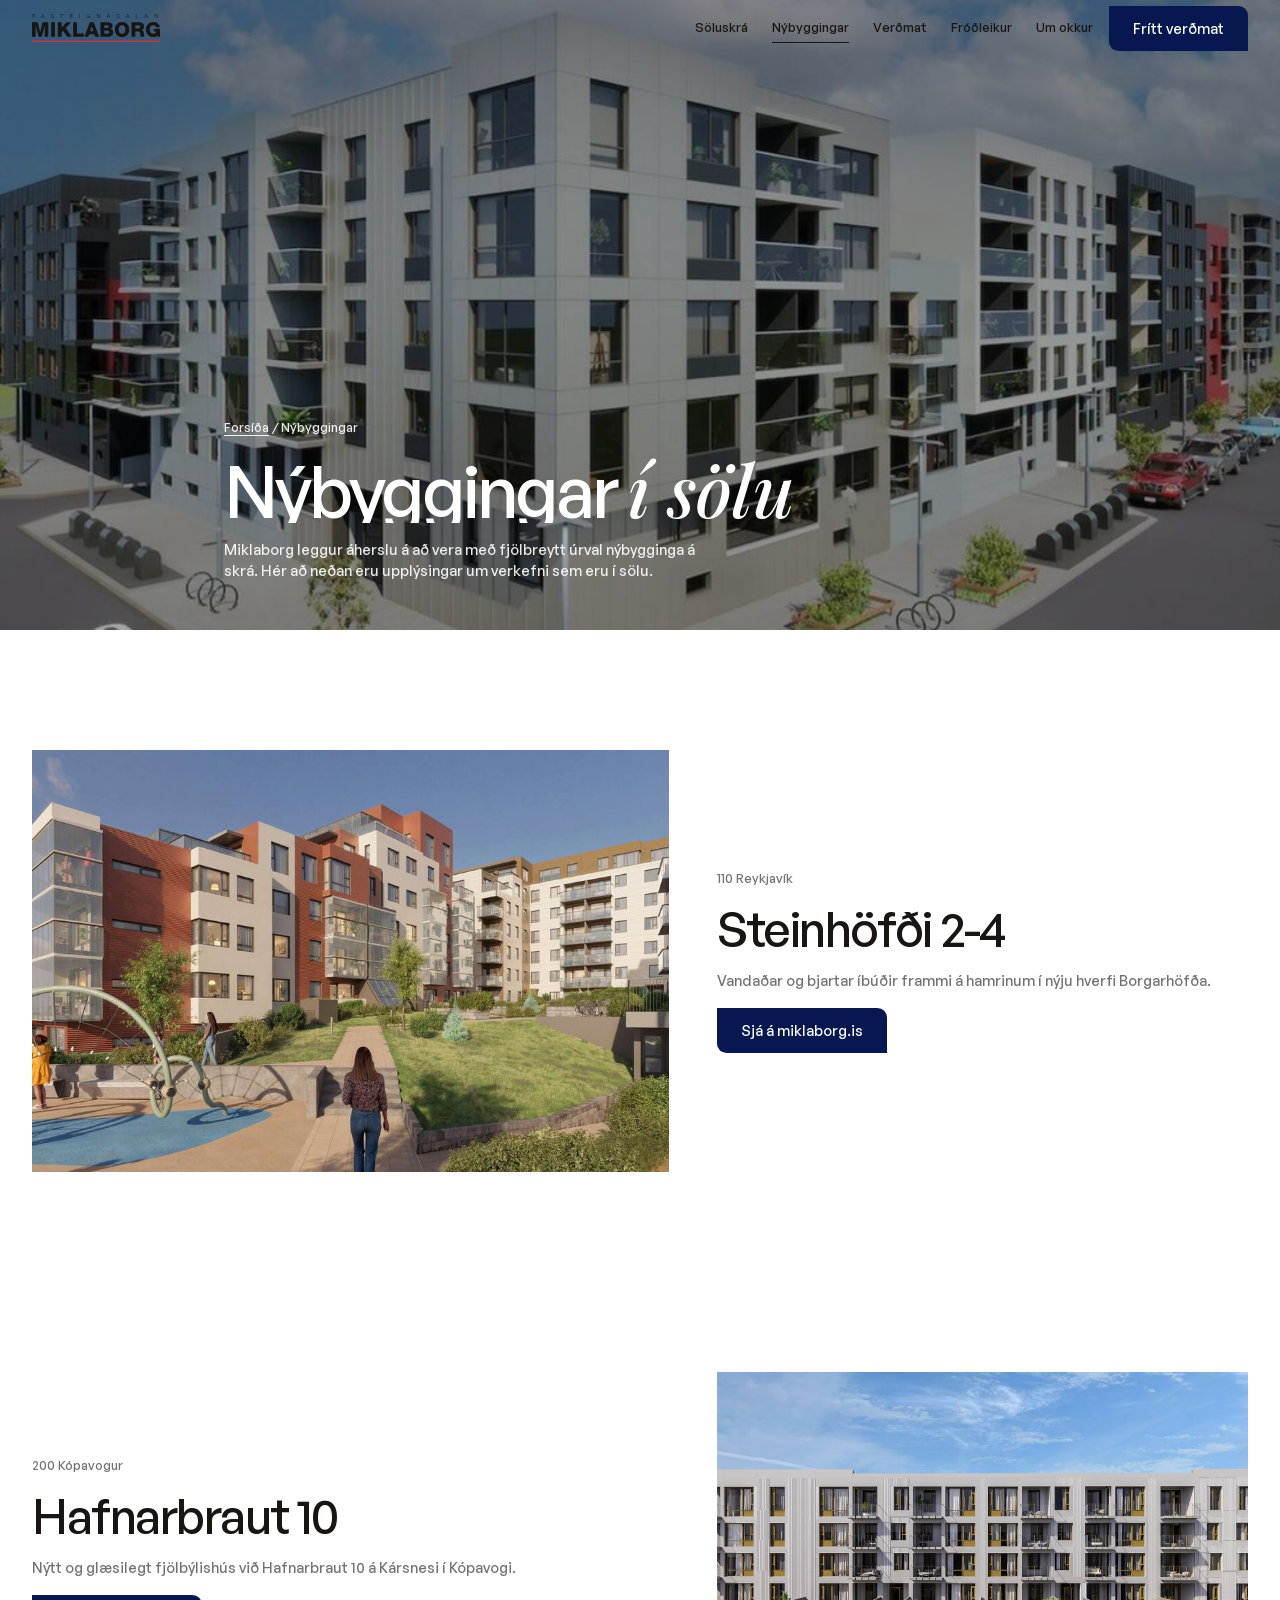
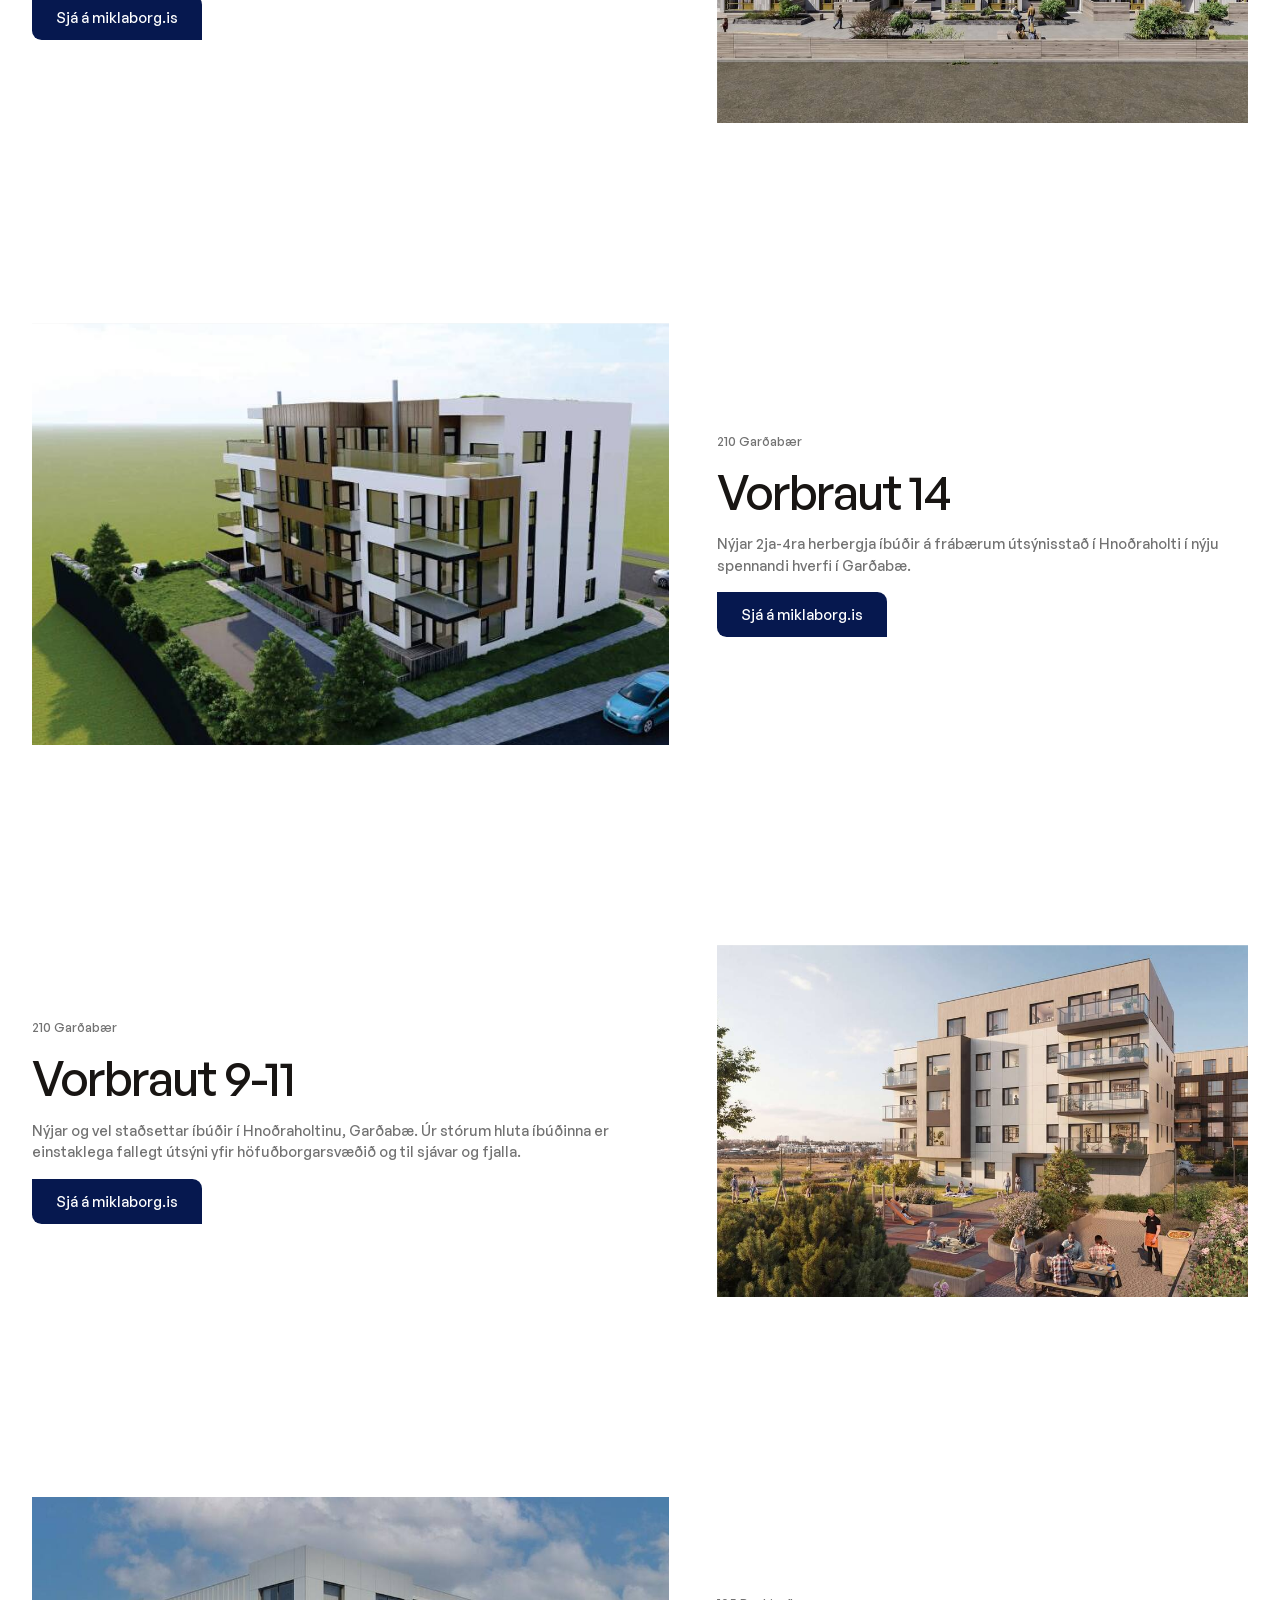
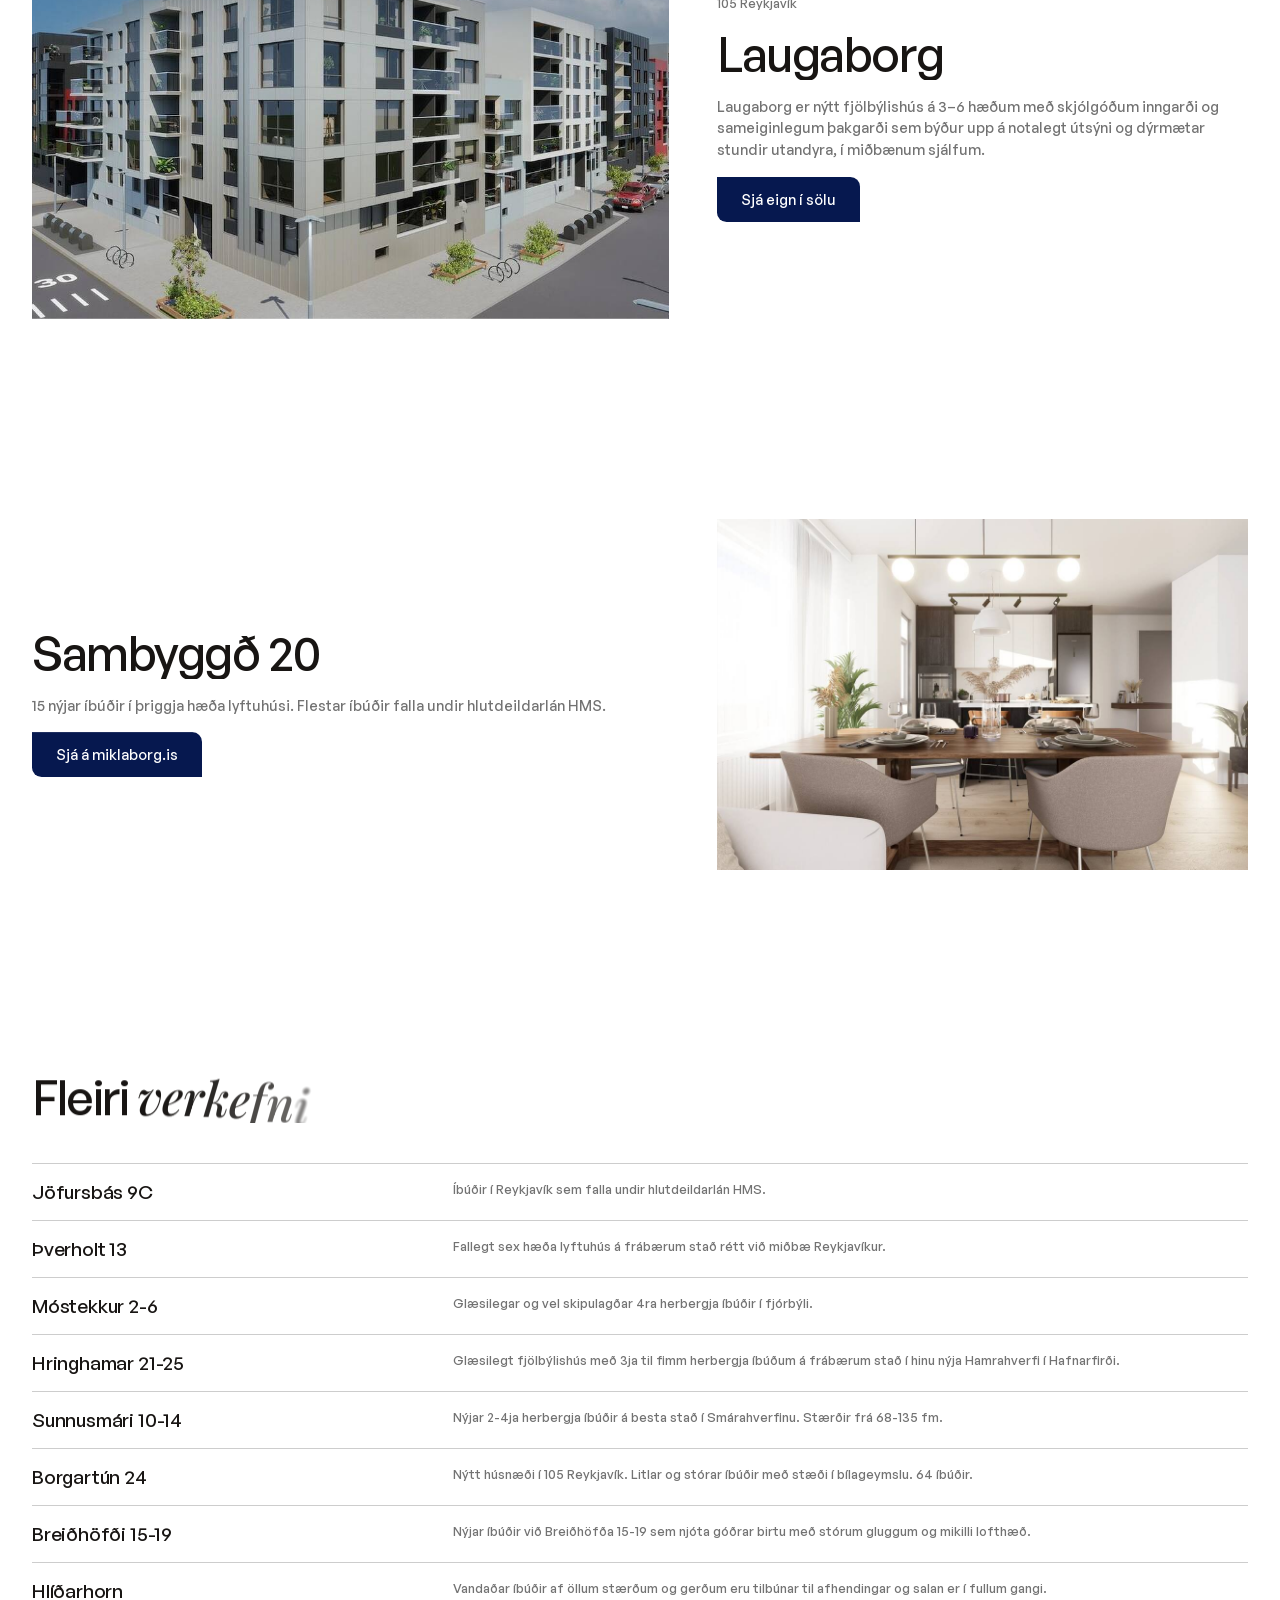
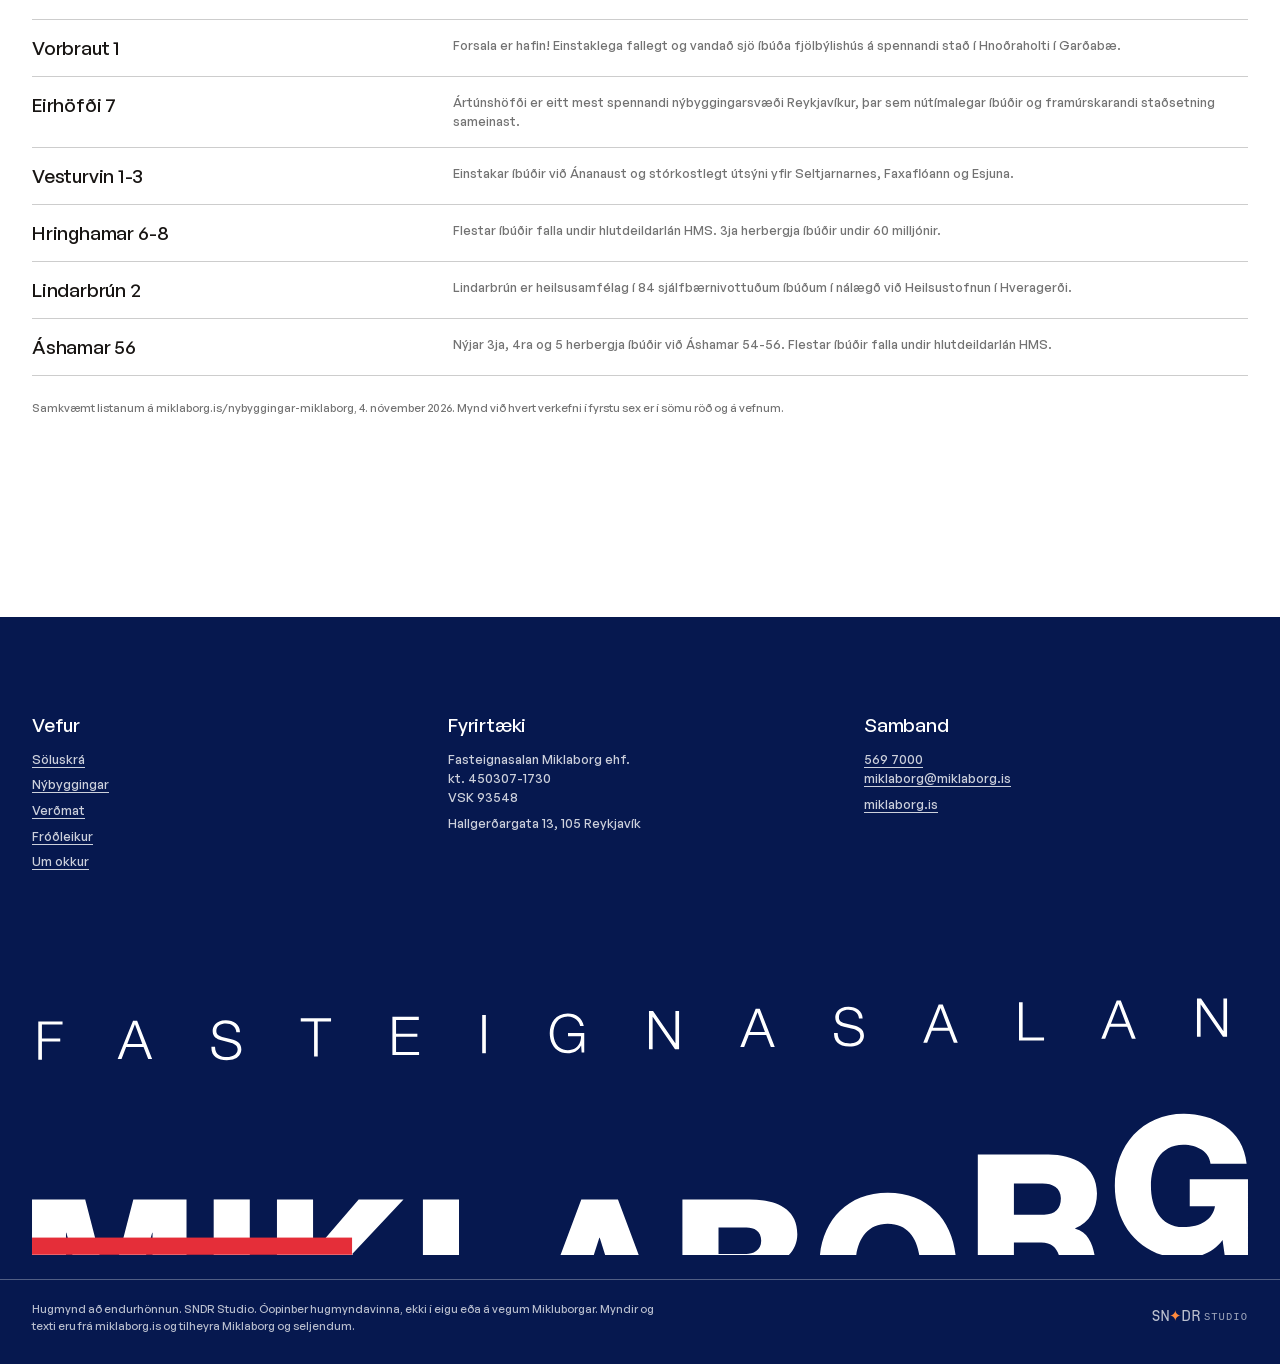
==== nybyggingar/index.html @ 58da7f3d "Deploy 2b7bffd (noindex preview)" ====
<!doctype html>
<html lang="is" class="no-js" data-page="newbuilds">
<head>
<meta charset="utf-8">
<meta name="viewport" content="width=device-width, initial-scale=1">
<title>Nýbyggingar | Miklaborg (frumgerð)</title>
<meta name="description" content="Nýbyggingar sem Miklaborg selur. Frumgerð.">
<meta name="robots" content="noindex, nofollow">
<meta name="theme-color" content="#ffffff">
<link rel="icon" type="image/png" sizes="32x32" href="../assets/icons/favicon-32.png">
<link rel="icon" type="image/png" sizes="48x48" href="../assets/icons/favicon-48.png">
<link rel="apple-touch-icon" sizes="180x180" href="../assets/icons/apple-touch-icon.png">
<link rel="preload" href="../assets/fonts/GeneralSans-Variable.woff2" as="font" type="font/woff2" crossorigin>
<link rel="preload" href="../assets/fonts/PlayfairDisplay-MediumItalic.woff2" as="font" type="font/woff2" crossorigin>
<script>/* focus-guard: a focus ring only for people using a keyboard.

   The bug it ends: a menu, drawer or dialog opens and its FIRST link (or the dialog's close button)
   is outlined, as if it were selected. Cause: opening code calls first.focus(), or <dialog>.showModal()
   focuses the first control by itself. When nothing was focused before, the browser decides the ring is
   wanted. Safari never focuses a button on click and a touch tap never does either, so on iPhone,
   iPad and Safari the very first tap paints the ring. Chrome with a mouse hides it, which is why it
   passes the desktop check and then reappears on Sindri's phone.

   How: remember the last input kind on <html data-input="pointer|key"> and let focus-guard.css drop the
   ring while the last input was a pointer. Keyboard users keep every ring. Load before everything else
   (inline in <head>, ~400 bytes), no dependencies. Doc: _tools/focus-guard/README.md */
(function () {
  var root = document.documentElement;
  function set(v) { if (root.getAttribute('data-input') !== v) root.setAttribute('data-input', v); }
  addEventListener('pointerdown', function () { set('pointer'); }, true);
  addEventListener('keydown', function (e) {
    if (e.key === 'Shift' || e.key === 'Control' || e.key === 'Alt' || e.key === 'Meta') return;
    set('key');
  }, true);
})();
</script>
<script>(function(d){var r=d.documentElement;r.className=r.className.replace('no-js','js');
function vw(){r.style.setProperty('--vw',innerWidth+'px')}vw();addEventListener('resize',vw);
addEventListener('pagereveal',function(e){window.__mkVT=e.viewTransition?e.viewTransition.finished:null});
try{var rm=matchMedia('(prefers-reduced-motion: reduce)').matches;if(r.dataset.page==='home'&&!rm&&!sessionStorage.getItem('mkPre')&&!/[?&]nointro/.test(location.search)){r.classList.add('preloader-active')}}catch(e){}})(document);</script>
<link rel="stylesheet" href="../assets/css/miklaborg.css">

</head>
<body data-theme="light">
<a class="skip" href="#main">Fara beint í efni</a>
<svg width="0" height="0" style="position:absolute" aria-hidden="true" focusable="false"><symbol id="mk-logo" viewBox="0 0 2188.87 489.18"><polygon points="0 140.16 95.73 140.16 138.69 306.46 139.4 306.46 182.37 140.16 278.11 140.16 278.11 389.62 216.96 389.62 216.96 200.26 216.27 200.26 163.87 389.62 114.25 389.62 61.84 200.26 61.13 200.26 61.13 389.62 0 389.62 0 140.16" fill="currentColor" class="lg lg-big"/><rect x="327.03" y="140.16" width="64.97" height="249.46" fill="currentColor" class="lg lg-big"/><polygon points="440.92 140.16 505.91 140.16 505.91 235.89 588.01 140.16 668.72 140.16 576.48 238.34 680.25 389.62 599.54 389.62 532.46 284.81 505.91 312.75 505.91 389.62 440.92 389.62 440.92 140.16" fill="currentColor" class="lg lg-big"/><polygon points="703.67 140.16 768.63 140.16 768.63 333.72 885 333.72 885 389.62 703.67 389.62 703.67 140.16" fill="currentColor" class="lg lg-big"/><path d="M988.76,140.16h66.02l93.28,249.46h-67.77l-15.38-44.72h-87l-15.71,44.72h-66.73l93.3-249.46Zm4.19,156.53h56.59l-27.6-87.35h-.71l-28.28,87.35Z" fill="currentColor" class="lg lg-big"/><path d="M1170.77,140.16h116.69c42.99-.69,90.15,10.49,90.15,62.53,0,22.38-13.27,40.55-32.85,50.32,26.56,7.68,42.99,30.75,42.99,59.05,0,59.39-43.67,77.56-97.13,77.56h-119.84V140.16Zm64.99,98.18h50.32c11.17,0,26.54-5.94,26.54-23.76s-12.92-24.09-26.54-24.09h-50.32v47.86Zm0,99.24h52.05c20.61,0,34.94-7.35,34.94-27.96,0-22.02-15.37-29.35-34.94-29.35h-52.05v57.31Z" fill="currentColor" class="lg lg-big"/><path d="M1540.42,134.92c78.61,0,122.99,57.65,122.99,129.96s-44.38,129.98-122.99,129.98-122.97-57.65-122.97-129.98,44.35-129.96,122.97-129.96m0,204.04c41.93,0,58-37.04,58-74.08s-16.07-74.06-58-74.06-58.01,37.04-58.01,74.06,16.07,74.08,58.01,74.08" fill="currentColor" class="lg lg-big"/><path d="M1702.54,140.16h127.16c44.02,0,87.34,19.92,87.34,70.23,0,26.89-12.92,52.4-39.13,62.54v.7c26.56,6.3,34.24,35.99,36.33,59.74,.71,10.48,1.77,47.17,10.5,56.25h-64.29c-5.59-8.38-6.63-32.85-7.33-39.84-1.74-25.16-5.93-51.01-36.33-51.01h-49.28v90.85h-64.97V140.16Zm64.97,108.31h54.5c19.57,0,30.04-10.48,30.04-29.35s-14.66-26.89-32.82-26.89h-51.72v56.25Z" fill="currentColor" class="lg lg-big"/><path d="M2188.87,389.62h-41.93l-3.84-27.25c-17.13,24.09-46.47,32.5-69.54,32.5-75.47,0-124.38-57.66-124.38-129.99s48.91-129.96,124.38-129.96c51.7,0,106.9,27.61,112.85,90.15h-64.98c-2.09-21.32-23.06-34.25-49.25-34.25-41.94,0-58,37.04-58,74.06s16.06,74.08,58,74.08c32.14,0,53.8-15.03,57.3-37.73h-45.44v-48.21h104.83v136.61Z" fill="currentColor" class="lg lg-big"/><polygon points="11.3 1.43 54.95 1.43 54.95 7.03 17.84 7.03 17.84 31.9 50.81 31.9 50.81 37.48 17.84 37.48 17.84 70.26 11.3 70.26 11.3 1.43" fill="currentColor" class="lg lg-small"/><path d="M181.88,1.43h7.33l26.98,68.84h-7.03l-8.39-21.4h-31.32l-8.28,21.4h-7.03L181.88,1.43Zm-10.41,41.84h27.08l-13.3-35.27-13.79,35.27Z" fill="currentColor" class="lg lg-small"/><path d="M329.54,47.6c-.29,14.17,9.92,18.51,22.46,18.51,7.23,0,18.21-3.95,18.21-13.97,0-7.82-7.81-10.9-14.16-12.45l-15.33-3.75c-8.09-2.02-15.52-5.86-15.52-16.57,0-6.76,4.34-19.37,23.71-19.37,13.58,0,25.53,7.32,25.44,21.39h-6.55c-.39-10.49-9.06-15.81-18.79-15.81-8.97,0-17.25,3.49-17.25,13.7,0,6.46,4.81,9.15,10.4,10.51l16.78,4.14c9.73,2.6,17.82,6.84,17.82,18.11,0,4.72-1.93,19.66-26.31,19.66-16.29,0-28.24-7.32-27.47-24.09h6.55Z" fill="currentColor" class="lg lg-small"/><polygon points="483.75 1.43 538.29 1.43 538.29 7.03 514.31 7.03 514.31 70.26 507.75 70.26 507.75 7.03 483.75 7.03 483.75 1.43" fill="currentColor" class="lg lg-small"/><polygon points="648.74 1.43 696.27 1.43 696.27 7.03 655.31 7.03 655.31 31.9 693.67 31.9 693.67 37.48 655.31 37.48 655.31 64.66 696.75 64.66 696.75 70.26 648.74 70.26 648.74 1.43" fill="currentColor" class="lg lg-small"/><rect x="810.38" y="1.43" width="6.57" height="68.83" fill="currentColor" class="lg lg-small"/><path d="M994.08,70.26h-4.73l-.87-12.54h-.19c-4.62,9.83-13.88,13.98-23.8,13.98-21.68,0-32.48-17.06-32.48-35.86S942.81,0,964.48,0c14.47,0,26.22,7.79,28.73,22.83h-6.56c-.86-7.9-9.05-17.26-22.17-17.26-18.22,0-25.91,15.23-25.91,30.27s7.69,30.27,25.91,30.27c15.24,0,24.1-10.7,23.8-25.25h-23.41v-5.59h29.2v34.99Z" fill="currentColor" class="lg lg-small"/><polygon points="1110.6 1.43 1117.92 1.43 1158.02 59.65 1158.2 59.65 1158.2 1.43 1164.77 1.43 1164.77 70.26 1157.44 70.26 1117.34 12.05 1117.15 12.05 1117.15 70.26 1110.6 70.26 1110.6 1.43" fill="currentColor" class="lg lg-small"/><path d="M1302.68,1.43h7.33l26.98,68.84h-7.03l-8.38-21.4h-31.31l-8.3,21.4h-7.03L1302.68,1.43Zm-10.4,41.84h27.08l-13.31-35.27-13.78,35.27Z" fill="currentColor" class="lg lg-small"/><path d="M1450.34,47.6c-.28,14.17,9.93,18.51,22.45,18.51,7.23,0,18.22-3.95,18.22-13.97,0-7.82-7.8-10.9-14.18-12.45l-15.32-3.75c-8.1-2.02-15.51-5.86-15.51-16.57,0-6.76,4.33-19.37,23.7-19.37,13.6,0,25.55,7.32,25.45,21.39h-6.56c-.37-10.49-9.05-15.81-18.8-15.81-8.95,0-17.25,3.49-17.25,13.7,0,6.46,4.83,9.15,10.42,10.51l16.76,4.14c9.74,2.6,17.84,6.84,17.84,18.11,0,4.72-1.93,19.66-26.3,19.66-16.3,0-28.24-7.32-27.48-24.09h6.55Z" fill="currentColor" class="lg lg-small"/><path d="M1632.11,1.43h7.33l26.99,68.84h-7.03l-8.37-21.4h-31.34l-8.3,21.4h-7.03L1632.11,1.43Zm-10.41,41.84h27.08l-13.31-35.27-13.78,35.27Z" fill="currentColor" class="lg lg-small"/><polygon points="1776.69 1.43 1783.24 1.43 1783.24 64.66 1821.79 64.66 1821.79 70.26 1776.69 70.26 1776.69 1.43" fill="currentColor" class="lg lg-small"/><path d="M1952.58,1.43h7.32l26.99,68.84h-7.04l-8.38-21.4h-31.32l-8.3,21.4h-7.03L1952.58,1.43Zm-10.42,41.84h27.08l-13.31-35.27-13.78,35.27Z" fill="currentColor" class="lg lg-small"/><polygon points="2097.05 1.43 2104.38 1.43 2144.47 59.65 2144.65 59.65 2144.65 1.43 2151.22 1.43 2151.22 70.26 2143.9 70.26 2103.8 12.05 2103.6 12.05 2103.6 70.26 2097.05 70.26 2097.05 1.43" fill="currentColor" class="lg lg-small"/><rect y="458.28" width="2188.87" height="30.9" fill="#e52e39" class="lg-red"/></symbol></svg>

<header class="hd" data-header>
  <a class="hd-logo" href="../" aria-label="Miklaborg, forsíða" translate="no"><svg class="logo " viewBox="0 0 2188.87 489.18" role="img" aria-label="Miklaborg fasteignasala"><use href="#mk-logo"/></svg></a>
  <nav class="hd-nav" aria-label="Aðalvalmynd"><a class="hd-link desc-m" href="../soluskra/"><span class="btn-label">Söluskrá</span></a><a class="hd-link desc-m is-active" href="../nybyggingar/"><span class="btn-label">Nýbyggingar</span></a><a class="hd-link desc-m" href="../verdmat/"><span class="btn-label">Verðmat</span></a><a class="hd-link desc-m" href="https://miklaborg.is/frodleikur" target="_blank" rel="noopener noreferrer"><span class="btn-label">Fróðleikur</span></a><a class="hd-link desc-m" href="../um-okkur/"><span class="btn-label">Um okkur</span></a></nav>
  <a class="btn size-m hd-cta" href="../verdmat/"><span class="btn-label">Frítt verðmat</span></a>
  <button class="hd-burger" type="button" aria-expanded="false" aria-controls="menu" aria-label="Opna valmynd"><span></span><span></span></button>
</header>
<div class="menu" id="menu" role="dialog" aria-modal="true" aria-label="Valmynd" hidden>
  <div class="menu-bg"></div>
  <div class="menu-panel" tabindex="-1">
    <ul class="menu-list"><li><a class="menu-link title-l" href="../soluskra/">Söluskrá</a></li><li><a class="menu-link title-l" href="../nybyggingar/">Nýbyggingar</a></li><li><a class="menu-link title-l" href="../verdmat/">Verðmat</a></li><li><a class="menu-link title-l" href="https://miklaborg.is/frodleikur" target="_blank" rel="noopener noreferrer">Fróðleikur</a></li><li><a class="menu-link title-l" href="../um-okkur/">Um okkur</a></li></ul>
    <div class="menu-contact desc-l"><p>Hallgerðargata 13, 105 Reykjavík</p><p><a href="tel:+3545697000">569 7000</a></p><p><a href="mailto:miklaborg@miklaborg.is">miklaborg@miklaborg.is</a></p></div>
  </div>
</div>
<div class="layer" id="top"><main id="main">
<section class="first inner inner-img" data-inner-hero data-header-over>
  <div class="inner-bg" data-inner-bg><img src="../assets/img/nb-laugaborg.jpg" alt="" width="1100" height="651" loading="eager" decoding="async"></div>
  <div class="container inner-in"><p class="desc-m crumb crumb-w"><a href="../">Forsíða</a> / Nýbyggingar</p><h1 class="title-2xl inner-title" data-hero-title>Nýbyggingar <em>í sölu</em></h1><p class="desc-l inner-p" data-hero-p>Miklaborg leggur áherslu á að vera með fjölbreytt úrval nýbygginga á skrá. Hér að neðan eru upplýsingar um verkefni sem eru í sölu.</p></div>
</section>
<section class="nb-list block"><div class="container"><article class="nb" id="steinhofdi" data-nb><div class="nb-img" data-nb-img><img src="../assets/img/nb-steinhofdi.jpg" alt="Steinhöfði 2-4" width="1100" height="619" loading="lazy" decoding="async"></div><div class="nb-text"><p class="desc-m nb-post">110 Reykjavík</p><h2 class="title-l" data-lines>Steinhöfði 2-4</h2><p class="desc-l" data-fade>Vandaðar og bjartar íbúðir frammi á hamrinum í nýju hverfi Borgarhöfða.</p><div data-fade><a class="btn size-m" href="https://miklaborg.is/steinhofdi-2-4" target="_blank" rel="noopener noreferrer"><span class="btn-label">Sjá á miklaborg.is</span></a></div></div></article><article class="nb nb-flip" id="hafnarbraut" data-nb><div class="nb-img" data-nb-img><img src="../assets/img/nb-hafnarbraut.jpg" alt="Hafnarbraut 10" width="1100" height="619" loading="lazy" decoding="async"></div><div class="nb-text"><p class="desc-m nb-post">200 Kópavogur</p><h2 class="title-l" data-lines>Hafnarbraut 10</h2><p class="desc-l" data-fade>Nýtt og glæsilegt fjölbýlishús við Hafnarbraut 10 á Kársnesi í Kópavogi.</p><div data-fade><a class="btn size-m" href="https://miklaborg.is/hafnarbraut-10" target="_blank" rel="noopener noreferrer"><span class="btn-label">Sjá á miklaborg.is</span></a></div></div></article><article class="nb" id="vorbraut14" data-nb><div class="nb-img" data-nb-img><img src="../assets/img/nb-vorbraut14.jpg" alt="Vorbraut 14" width="735" height="525" loading="lazy" decoding="async"></div><div class="nb-text"><p class="desc-m nb-post">210 Garðabær</p><h2 class="title-l" data-lines>Vorbraut 14</h2><p class="desc-l" data-fade>Nýjar 2ja-4ra herbergja íbúðir á frábærum útsýnisstað í Hnoðraholti í nýju spennandi hverfi í Garðabæ.</p><div data-fade><a class="btn size-m" href="https://miklaborg.is/vorbraut-14" target="_blank" rel="noopener noreferrer"><span class="btn-label">Sjá á miklaborg.is</span></a></div></div></article><article class="nb nb-flip" id="vorbraut9" data-nb><div class="nb-img" data-nb-img><img src="../assets/img/nb-vorbraut9.jpg" alt="Vorbraut 9-11" width="1100" height="619" loading="lazy" decoding="async"></div><div class="nb-text"><p class="desc-m nb-post">210 Garðabær</p><h2 class="title-l" data-lines>Vorbraut 9-11</h2><p class="desc-l" data-fade>Nýjar og vel staðsettar íbúðir í Hnoðraholtinu, Garðabæ. Úr stórum hluta íbúðinna er einstaklega fallegt útsýni yfir höfuðborgarsvæðið og til sjávar og fjalla.</p><div data-fade><a class="btn size-m" href="https://miklaborg.is/vorbraut-9-11" target="_blank" rel="noopener noreferrer"><span class="btn-label">Sjá á miklaborg.is</span></a></div></div></article><article class="nb" id="laugaborg" data-nb><div class="nb-img" data-nb-img><img src="../assets/img/nb-laugaborg.jpg" alt="Laugaborg" width="1100" height="651" loading="lazy" decoding="async"></div><div class="nb-text"><p class="desc-m nb-post">105 Reykjavík</p><h2 class="title-l" data-lines>Laugaborg</h2><p class="desc-l" data-fade>Laugaborg er nýtt fjölbýlishús á 3–6 hæðum með skjólgóðum inngarði og sameiginlegum þakgarði sem býður upp á notalegt útsýni og dýrmætar stundir utandyra, í miðbænum sjálfum.</p><div data-fade><a class="btn size-m" href="../eign/laugaborg-509/"><span class="btn-label">Sjá eign í sölu</span></a></div></div></article><article class="nb nb-flip" id="sambyggd" data-nb><div class="nb-img" data-nb-img><img src="../assets/img/nb-sambyggd.jpg" alt="Sambyggð 20" width="1100" height="732" loading="lazy" decoding="async"></div><div class="nb-text"><p class="desc-m nb-post"></p><h2 class="title-l" data-lines>Sambyggð 20</h2><p class="desc-l" data-fade>15 nýjar íbúðir í þriggja hæða lyftuhúsi. Flestar íbúðir falla undir hlutdeildarlán HMS.</p><div data-fade><a class="btn size-m" href="https://miklaborg.is/sambyggd-20" target="_blank" rel="noopener noreferrer"><span class="btn-label">Sjá á miklaborg.is</span></a></div></div></article></div></section>
<section class="nb-index block"><div class="container"><h2 class="title-l" data-lines>Fleiri <em>verkefni</em></h2><ul class="nbi"><li class="nbi-row"><h3 class="title-s">Jöfursbás 9C</h3><p class="desc-m">Íbúðir í Reykjavík sem falla undir hlutdeildarlán HMS.</p></li><li class="nbi-row"><h3 class="title-s">Þverholt 13</h3><p class="desc-m">Fallegt sex hæða lyftuhús á frábærum stað rétt við miðbæ Reykjavíkur.</p></li><li class="nbi-row"><h3 class="title-s">Móstekkur 2-6</h3><p class="desc-m">Glæsilegar og vel skipulagðar 4ra herbergja íbúðir í fjórbýli.</p></li><li class="nbi-row"><h3 class="title-s">Hringhamar 21-25</h3><p class="desc-m">Glæsilegt fjölbýlishús með 3ja til fimm herbergja íbúðum á frábærum stað í hinu nýja Hamrahverfi í Hafnarfirði.</p></li><li class="nbi-row"><h3 class="title-s">Sunnusmári 10-14</h3><p class="desc-m">Nýjar 2-4ja herbergja íbúðir á besta stað í Smárahverfinu. Stærðir frá 68-135 fm.</p></li><li class="nbi-row"><h3 class="title-s">Borgartún 24</h3><p class="desc-m">Nýtt húsnæði í 105 Reykjavík. Litlar og stórar íbúðir með stæði í bílageymslu. 64 íbúðir.</p></li><li class="nbi-row"><h3 class="title-s">Breiðhöfði 15-19</h3><p class="desc-m">Nýjar íbúðir við Breiðhöfða 15-19 sem njóta góðrar birtu með stórum gluggum og mikilli lofthæð.</p></li><li class="nbi-row"><h3 class="title-s">Hlíðarhorn</h3><p class="desc-m">Vandaðar íbúðir af öllum stærðum og gerðum eru tilbúnar til afhendingar og salan er í fullum gangi.</p></li><li class="nbi-row"><h3 class="title-s">Vorbraut 1</h3><p class="desc-m">Forsala er hafin! Einstaklega fallegt og vandað sjö íbúða fjölbýlishús á spennandi stað í Hnoðraholti í Garðabæ.</p></li><li class="nbi-row"><h3 class="title-s">Eirhöfði 7</h3><p class="desc-m">Ártúnshöfði er eitt mest spennandi nýbyggingarsvæði Reykjavíkur, þar sem nútímalegar íbúðir og framúrskarandi staðsetning sameinast.</p></li><li class="nbi-row"><h3 class="title-s">Vesturvin 1-3</h3><p class="desc-m">Einstakar íbúðir við Ánanaust og stórkostlegt útsýni yfir Seltjarnarnes, Faxaflóann og Esjuna.</p></li><li class="nbi-row"><h3 class="title-s">Hringhamar 6-8</h3><p class="desc-m">Flestar íbúðir falla undir hlutdeildarlán HMS. 3ja herbergja íbúðir undir 60 milljónir.</p></li><li class="nbi-row"><h3 class="title-s">Lindarbrún 2</h3><p class="desc-m">Lindarbrún er heilsusamfélag í 84 sjálfbærnivottuðum íbúðum í nálægð við Heilsustofnun í Hveragerði.</p></li><li class="nbi-row"><h3 class="title-s">Áshamar 56</h3><p class="desc-m">Nýjar 3ja, 4ra og 5 herbergja íbúðir við Áshamar 54-56. Flestar íbúðir falla undir hlutdeildarlán HMS.</p></li></ul><p class="desc-s nbi-foot">Samkvæmt listanum á miklaborg.is/nybyggingar-miklaborg, 4. nóvember 2026. Mynd við hvert verkefni í fyrstu sex er í sömu röð og á vefnum.</p></div></section></main><footer class="ft" data-theme-ignore>
  <div class="ft-inner">
    <div class="ft-cols">
      <div class="ft-col" data-acc><button class="ft-head title-s" type="button" aria-expanded="false" aria-controls="ft-vefur"><span>Vefur</span><svg class="ft-arr" viewBox="0 0 16 16" aria-hidden="true" focusable="false"><path d="M3 6l5 5 5-5" fill="none" stroke="currentColor" stroke-width="1.4"/></svg></button><div class="ft-body desc-m" id="ft-vefur"><ul><li><a href="../soluskra/">Söluskrá</a></li><li><a href="../nybyggingar/">Nýbyggingar</a></li><li><a href="../verdmat/">Verðmat</a></li><li><a href="https://miklaborg.is/frodleikur" target="_blank" rel="noopener noreferrer">Fróðleikur</a></li><li><a href="../um-okkur/">Um okkur</a></li></ul></div></div>
      <div class="ft-col" data-acc><button class="ft-head title-s" type="button" aria-expanded="false" aria-controls="ft-fyrirtaeki"><span>Fyrirtæki</span><svg class="ft-arr" viewBox="0 0 16 16" aria-hidden="true" focusable="false"><path d="M3 6l5 5 5-5" fill="none" stroke="currentColor" stroke-width="1.4"/></svg></button><div class="ft-body desc-m" id="ft-fyrirtaeki"><p><span translate="no">Fasteignasalan Miklaborg ehf.</span><br>kt. 450307-1730<br>VSK 93548</p><p>Hallgerðargata 13, 105 Reykjavík</p></div></div>
      <div class="ft-col" data-acc><button class="ft-head title-s" type="button" aria-expanded="false" aria-controls="ft-samband"><span>Samband</span><svg class="ft-arr" viewBox="0 0 16 16" aria-hidden="true" focusable="false"><path d="M3 6l5 5 5-5" fill="none" stroke="currentColor" stroke-width="1.4"/></svg></button><div class="ft-body desc-m" id="ft-samband"><p><a href="tel:+3545697000">569 7000</a><br><a href="mailto:miklaborg@miklaborg.is">miklaborg@miklaborg.is</a></p><p><a href="https://miklaborg.is" target="_blank" rel="noopener noreferrer">miklaborg.is</a></p></div></div>
    </div>
    <div class="ft-mark" aria-hidden="true"><svg class="logo ft-logo" viewBox="0 0 2188.87 489.18" aria-hidden="true" focusable="false"><polygon points="0 140.16 95.73 140.16 138.69 306.46 139.4 306.46 182.37 140.16 278.11 140.16 278.11 389.62 216.96 389.62 216.96 200.26 216.27 200.26 163.87 389.62 114.25 389.62 61.84 200.26 61.13 200.26 61.13 389.62 0 389.62 0 140.16" fill="currentColor" class="lg lg-big"/><rect x="327.03" y="140.16" width="64.97" height="249.46" fill="currentColor" class="lg lg-big"/><polygon points="440.92 140.16 505.91 140.16 505.91 235.89 588.01 140.16 668.72 140.16 576.48 238.34 680.25 389.62 599.54 389.62 532.46 284.81 505.91 312.75 505.91 389.62 440.92 389.62 440.92 140.16" fill="currentColor" class="lg lg-big"/><polygon points="703.67 140.16 768.63 140.16 768.63 333.72 885 333.72 885 389.62 703.67 389.62 703.67 140.16" fill="currentColor" class="lg lg-big"/><path d="M988.76,140.16h66.02l93.28,249.46h-67.77l-15.38-44.72h-87l-15.71,44.72h-66.73l93.3-249.46Zm4.19,156.53h56.59l-27.6-87.35h-.71l-28.28,87.35Z" fill="currentColor" class="lg lg-big"/><path d="M1170.77,140.16h116.69c42.99-.69,90.15,10.49,90.15,62.53,0,22.38-13.27,40.55-32.85,50.32,26.56,7.68,42.99,30.75,42.99,59.05,0,59.39-43.67,77.56-97.13,77.56h-119.84V140.16Zm64.99,98.18h50.32c11.17,0,26.54-5.94,26.54-23.76s-12.92-24.09-26.54-24.09h-50.32v47.86Zm0,99.24h52.05c20.61,0,34.94-7.35,34.94-27.96,0-22.02-15.37-29.35-34.94-29.35h-52.05v57.31Z" fill="currentColor" class="lg lg-big"/><path d="M1540.42,134.92c78.61,0,122.99,57.65,122.99,129.96s-44.38,129.98-122.99,129.98-122.97-57.65-122.97-129.98,44.35-129.96,122.97-129.96m0,204.04c41.93,0,58-37.04,58-74.08s-16.07-74.06-58-74.06-58.01,37.04-58.01,74.06,16.07,74.08,58.01,74.08" fill="currentColor" class="lg lg-big"/><path d="M1702.54,140.16h127.16c44.02,0,87.34,19.92,87.34,70.23,0,26.89-12.92,52.4-39.13,62.54v.7c26.56,6.3,34.24,35.99,36.33,59.74,.71,10.48,1.77,47.17,10.5,56.25h-64.29c-5.59-8.38-6.63-32.85-7.33-39.84-1.74-25.16-5.93-51.01-36.33-51.01h-49.28v90.85h-64.97V140.16Zm64.97,108.31h54.5c19.57,0,30.04-10.48,30.04-29.35s-14.66-26.89-32.82-26.89h-51.72v56.25Z" fill="currentColor" class="lg lg-big"/><path d="M2188.87,389.62h-41.93l-3.84-27.25c-17.13,24.09-46.47,32.5-69.54,32.5-75.47,0-124.38-57.66-124.38-129.99s48.91-129.96,124.38-129.96c51.7,0,106.9,27.61,112.85,90.15h-64.98c-2.09-21.32-23.06-34.25-49.25-34.25-41.94,0-58,37.04-58,74.06s16.06,74.08,58,74.08c32.14,0,53.8-15.03,57.3-37.73h-45.44v-48.21h104.83v136.61Z" fill="currentColor" class="lg lg-big"/><polygon points="11.3 1.43 54.95 1.43 54.95 7.03 17.84 7.03 17.84 31.9 50.81 31.9 50.81 37.48 17.84 37.48 17.84 70.26 11.3 70.26 11.3 1.43" fill="currentColor" class="lg lg-small"/><path d="M181.88,1.43h7.33l26.98,68.84h-7.03l-8.39-21.4h-31.32l-8.28,21.4h-7.03L181.88,1.43Zm-10.41,41.84h27.08l-13.3-35.27-13.79,35.27Z" fill="currentColor" class="lg lg-small"/><path d="M329.54,47.6c-.29,14.17,9.92,18.51,22.46,18.51,7.23,0,18.21-3.95,18.21-13.97,0-7.82-7.81-10.9-14.16-12.45l-15.33-3.75c-8.09-2.02-15.52-5.86-15.52-16.57,0-6.76,4.34-19.37,23.71-19.37,13.58,0,25.53,7.32,25.44,21.39h-6.55c-.39-10.49-9.06-15.81-18.79-15.81-8.97,0-17.25,3.49-17.25,13.7,0,6.46,4.81,9.15,10.4,10.51l16.78,4.14c9.73,2.6,17.82,6.84,17.82,18.11,0,4.72-1.93,19.66-26.31,19.66-16.29,0-28.24-7.32-27.47-24.09h6.55Z" fill="currentColor" class="lg lg-small"/><polygon points="483.75 1.43 538.29 1.43 538.29 7.03 514.31 7.03 514.31 70.26 507.75 70.26 507.75 7.03 483.75 7.03 483.75 1.43" fill="currentColor" class="lg lg-small"/><polygon points="648.74 1.43 696.27 1.43 696.27 7.03 655.31 7.03 655.31 31.9 693.67 31.9 693.67 37.48 655.31 37.48 655.31 64.66 696.75 64.66 696.75 70.26 648.74 70.26 648.74 1.43" fill="currentColor" class="lg lg-small"/><rect x="810.38" y="1.43" width="6.57" height="68.83" fill="currentColor" class="lg lg-small"/><path d="M994.08,70.26h-4.73l-.87-12.54h-.19c-4.62,9.83-13.88,13.98-23.8,13.98-21.68,0-32.48-17.06-32.48-35.86S942.81,0,964.48,0c14.47,0,26.22,7.79,28.73,22.83h-6.56c-.86-7.9-9.05-17.26-22.17-17.26-18.22,0-25.91,15.23-25.91,30.27s7.69,30.27,25.91,30.27c15.24,0,24.1-10.7,23.8-25.25h-23.41v-5.59h29.2v34.99Z" fill="currentColor" class="lg lg-small"/><polygon points="1110.6 1.43 1117.92 1.43 1158.02 59.65 1158.2 59.65 1158.2 1.43 1164.77 1.43 1164.77 70.26 1157.44 70.26 1117.34 12.05 1117.15 12.05 1117.15 70.26 1110.6 70.26 1110.6 1.43" fill="currentColor" class="lg lg-small"/><path d="M1302.68,1.43h7.33l26.98,68.84h-7.03l-8.38-21.4h-31.31l-8.3,21.4h-7.03L1302.68,1.43Zm-10.4,41.84h27.08l-13.31-35.27-13.78,35.27Z" fill="currentColor" class="lg lg-small"/><path d="M1450.34,47.6c-.28,14.17,9.93,18.51,22.45,18.51,7.23,0,18.22-3.95,18.22-13.97,0-7.82-7.8-10.9-14.18-12.45l-15.32-3.75c-8.1-2.02-15.51-5.86-15.51-16.57,0-6.76,4.33-19.37,23.7-19.37,13.6,0,25.55,7.32,25.45,21.39h-6.56c-.37-10.49-9.05-15.81-18.8-15.81-8.95,0-17.25,3.49-17.25,13.7,0,6.46,4.83,9.15,10.42,10.51l16.76,4.14c9.74,2.6,17.84,6.84,17.84,18.11,0,4.72-1.93,19.66-26.3,19.66-16.3,0-28.24-7.32-27.48-24.09h6.55Z" fill="currentColor" class="lg lg-small"/><path d="M1632.11,1.43h7.33l26.99,68.84h-7.03l-8.37-21.4h-31.34l-8.3,21.4h-7.03L1632.11,1.43Zm-10.41,41.84h27.08l-13.31-35.27-13.78,35.27Z" fill="currentColor" class="lg lg-small"/><polygon points="1776.69 1.43 1783.24 1.43 1783.24 64.66 1821.79 64.66 1821.79 70.26 1776.69 70.26 1776.69 1.43" fill="currentColor" class="lg lg-small"/><path d="M1952.58,1.43h7.32l26.99,68.84h-7.04l-8.38-21.4h-31.32l-8.3,21.4h-7.03L1952.58,1.43Zm-10.42,41.84h27.08l-13.31-35.27-13.78,35.27Z" fill="currentColor" class="lg lg-small"/><polygon points="2097.05 1.43 2104.38 1.43 2144.47 59.65 2144.65 59.65 2144.65 1.43 2151.22 1.43 2151.22 70.26 2143.9 70.26 2103.8 12.05 2103.6 12.05 2103.6 70.26 2097.05 70.26 2097.05 1.43" fill="currentColor" class="lg lg-small"/><rect y="458.28" width="2188.87" height="30.9" fill="#e52e39" class="lg-red"/></svg></div>
    <div class="ft-bottom desc-s">
      <p class="ft-note">Hugmynd að endurhönnun. SNDR Studio. Óopinber hugmyndavinna, ekki í eigu eða á vegum Mikluborgar. Myndir og texti eru frá miklaborg.is og tilheyra Miklaborg og seljendum.</p>
      <a class="sndr-badge" href="https://sndrstudio.is" target="_blank" rel="noreferrer"
  aria-label="Hannað af SNDR Studio" data-logotype
  style="--sndr-ink:rgba(255,255,255,0.72);--sndr-ember:#FF8A3D">
  <span class="sndr-badge-mark">SN<span class="sndr-badge-star">✦</span>DR</span>
  <span class="sndr-badge-studio">STUDIO</span>
</a>
    </div>
  </div>
</footer></div>


<script src="../assets/vendor/gsap.min.js"></script>
<script src="../assets/vendor/ScrollTrigger.min.js"></script>
<script src="../assets/vendor/SplitText.min.js"></script>
<script src="../assets/vendor/CustomEase.min.js"></script>
<script src="../assets/vendor/lenis.min.js"></script>
<script src="../assets/js/main.js" defer></script>
</body>
</html>
---- assets/css/miklaborg.css ----
/* Tokens: every value is a literal from the Stellar teardown (stellarmanagement-2026-11-02), see _docs/miklaborg-2026-11-04/REFERENCES.md. */
@font-face{font-family:"General Sans Variable";src:url(../fonts/GeneralSans-Variable.woff2) format("woff2");font-weight:200 700;font-style:normal;font-display:swap}
@font-face{font-family:"Playfair Display";src:url(../fonts/PlayfairDisplay-MediumItalic.woff2) format("woff2");font-weight:500;font-style:italic;font-display:swap}

:root{
  --white:#fff;--black:#181513;--grey:#cdcdcd;--grey-light:#f5f5f5;--grey-medium:#9e9e9e;--grey-dark:#727272;
  --grey-skeleton:#ebebeb;--grey-hover:#f0f0f0;--dark-blue:#06184f;--sky-blue:#dee9ff;--sky-blue-60:#ebf2ff;--sky-blue-25:#f7faff;
  --red:#e90000;--green:#0d4f06;--green-light:#def2df;
  --black-opacity-l:rgba(0,0,0,.8);--black-opacity-m:rgba(0,0,0,.6);--black-opacity-s:rgba(0,0,0,.5);--gray-opacity-s:hsla(0,0%,80%,.3);
  --border-line:1px solid var(--grey);--border-line-s:.5px solid var(--grey);--border-line-transparent:1px solid hsla(0,0%,100%,.3);
  --box-shadow-footer-mob:0 -2px 15px -2px #dbdbdb;--card-blur:blur(10px);
  --transition-speed:cubic-bezier(.28,.11,.32,1);
  --transition-fast:.21s;--transition-default:.42s;--transition-slow:1.32s;--transition-themeChange:2.32s;
  --size:1600;
  --container-spacer:4rem;--header-height:max(50px,7rem);--grid-spacer:2rem;--section-spacer-l:25rem;--first-padding-bottom:6rem;
  --block-width-l:max(520px,112rem);--block-width-m:74rem;--search-sidebar-width:26rem;--fixed-inset:1.5rem;
  --border-radius:max(8px,1.2rem);--border-radius-s:max(4px,.6rem);--border-radius-xs:max(4px,.4rem);
  --property-hero-height:49rem;
  --text:var(--black);--text-2:var(--grey-dark);--ink-bg:var(--white);
}
/* root size: the literal formula, --vw is written by the head script as the real viewport width */
html{font-size:clamp(1px,14px,10 * var(--vw,100vw) / var(--size))}
@media (max-width:1024px){:root{--block-width-m:84rem;--search-sidebar-width:30rem}}
@media (max-width:967px){:root{--block-width-m:80%;--property-hero-height:65rem}}
@media (max-width:650px){:root{
  --size:390;--container-spacer:1.8rem;--header-height:max(30px,5rem);--section-spacer-l:12rem;--first-padding-bottom:1.8rem;
  --block-width-l:100%;--block-width-m:100%;--fixed-inset:1rem;--property-hero-height:30rem}}

/* Base: reset, type ladder (verbatim max() floors), layout primitives, theme, view transition, no-JS and reduced-motion branches */
*,*::before,*::after{box-sizing:border-box}
html{-webkit-text-size-adjust:100%;scroll-behavior:auto}
html.lenis,html.lenis body{height:auto}
.lenis.lenis-smooth{scroll-behavior:auto!important}
.lenis.lenis-stopped{overflow:hidden}
body{margin:0;font-family:"General Sans Variable",Arial,sans-serif;font-weight:500;font-size:max(14px,1.8rem);line-height:1.5;color:var(--text);background:var(--white);
  transition:background-color var(--transition-themeChange) var(--transition-speed),color var(--transition-default) var(--transition-speed);-webkit-font-smoothing:antialiased;overflow-x:clip}
body.scroll-locked{overflow:hidden}
body[data-theme=blue]{background:var(--dark-blue);--text:#fff;--text-2:rgba(255,255,255,.72)}
h1,h2,h3,h4,p,ul,ol,dl,dd,figure{margin:0;padding:0;font-weight:500}
ul,ol{list-style:none}
img,svg{display:block;max-width:100%}
a{color:inherit;text-decoration:none}
button,input,select,textarea{font:inherit;color:inherit}
button{background:none;border:0;padding:0;cursor:pointer;text-align:inherit}
em{font-family:"Playfair Display",Georgia,serif;font-style:italic;font-weight:500;letter-spacing:0}
:focus-visible{outline:2px solid var(--dark-blue);outline-offset:3px}
body[data-theme=blue] :focus-visible,.hero :focus-visible,.ft :focus-visible,.cta :focus-visible,.menu :focus-visible{outline-color:#fff}
.skip{position:absolute;left:-999px}

/* type ladder: >=651px, then <=650px (TEARDOWN "Typography and root sizing") */
.title-2xl{font-size:max(46px,9rem);letter-spacing:-.04em;line-height:.9}
.title-xl{font-size:max(34px,7.8rem);letter-spacing:-.03em;line-height:1.1}
.title-l{font-size:max(28px,6rem);letter-spacing:-.03em;line-height:1.05}
.title-m{font-size:max(21px,3.2rem);letter-spacing:-.03em;line-height:1.25}
.title-s{font-size:max(16px,2.4rem);letter-spacing:-.01em;line-height:1.25}
.desc-l{font-size:max(14px,1.8rem);line-height:1.5;color:var(--text-2)}
.desc-m{font-size:max(12px,1.6rem);line-height:1.5}
.desc-s{font-size:max(10px,1.4rem);line-height:1.5}
@media (max-width:650px){
  .title-2xl{font-size:max(28px,4.4rem);letter-spacing:-.03em;line-height:.94}
  .title-xl{font-size:max(28px,4.4rem);letter-spacing:-.03em;line-height:.94}
  .title-l{font-size:max(21px,3.2rem);line-height:1.1}
  .title-m{font-size:max(18px,2.6rem);line-height:1.1}
  .title-s{font-size:max(16px,2rem);letter-spacing:-.02em;line-height:1.34}
  .desc-l{font-size:max(14px,1.6rem)}
  .desc-m{font-size:max(12px,1.4rem)}
  .desc-s{font-size:max(10px,1.2rem)}
}
/* floors keep the longest Icelandic compounds inside the column (audited at 390 and 800) */
.title-2xl,.title-xl,.title-l{overflow-wrap:break-word;hyphens:manual}

/* layout */
.container{padding-inline:var(--container-spacer);width:100%}
.block{margin-top:var(--section-spacer-l)}
.first{position:relative;min-height:100svh;padding:calc(var(--header-height) + 4rem) 0 var(--first-padding-bottom)}
.layer{position:relative;min-height:100svh}
main{display:block}

/* header */
.hd{position:fixed;inset:0 0 auto 0;height:var(--header-height);z-index:60;display:flex;align-items:center;gap:2rem;padding-inline:var(--container-spacer);
  color:var(--black);background:rgba(255,255,255,0);transition:background-color var(--transition-default) var(--transition-speed),color var(--transition-default) var(--transition-speed);view-transition-name:mk-header}
.hd.has-bg{background:var(--white)}
.hd.is-over{color:#fff}
.hd-logo{display:block;width:max(110px,16rem);flex:none;color:inherit}
.hd-logo .logo{width:100%;height:auto}
.hd-nav{display:flex;gap:max(18px,3rem);margin-left:auto}
.hd-link{position:relative;padding:.4rem 0;color:inherit}
.hd-link.is-active::after{content:"";position:absolute;left:0;right:0;bottom:-.2rem;height:1px;background:currentColor}
.hd-cta{flex:none}
.hd-burger{display:none;width:44px;height:44px;margin-left:auto;position:relative;color:inherit}
.hd-burger span{position:absolute;left:11px;right:11px;height:1.5px;background:currentColor;transition:transform var(--transition-default) var(--transition-speed),top var(--transition-default) var(--transition-speed)}
.hd-burger span:first-child{top:18px}.hd-burger span:last-child{top:25px}
.hd-burger[aria-expanded=true]{color:#fff}
.hd.is-menu{color:#fff;background:rgba(255,255,255,0)}
.hd-burger[aria-expanded=true] span:first-child{top:21.5px;transform:rotate(45deg)}
.hd-burger[aria-expanded=true] span:last-child{top:21.5px;transform:rotate(-45deg)}
@media (max-width:650px){
  .hd-nav,.hd .hd-cta{display:none}.hd-burger{display:block;flex:none}.hd-logo{width:max(96px,15rem)}
}

/* mobile menu (RYXjuJOv.js:29359) */
.menu{position:fixed;inset:0;z-index:55;color:#fff;visibility:hidden}
.menu:not([hidden]){visibility:visible}
.menu[hidden]{display:block}
.menu-bg{position:absolute;inset:0;background:var(--dark-blue)}
.menu-panel{position:relative;height:100%;display:flex;flex-direction:column;justify-content:space-between;padding:calc(var(--header-height) + 3rem) var(--container-spacer) 3rem;outline:none}
.menu-list{display:flex;flex-direction:column;gap:1.2rem}
.menu-link{display:block;padding:.6rem 0;border-bottom:var(--border-line-transparent)}
.menu-contact{color:#fff}.menu-contact p{color:rgba(255,255,255,.8)}
.menu-contact a{text-decoration:underline;text-underline-offset:3px}
@media (min-width:651px){.menu{display:none!important}}

/* theme-blue + page-transition (cross-document view transition, same numbers as RYXjuJOv.js:30722) */
@view-transition{navigation:auto}
@keyframes mk-vt-new{from{transform:translateY(100%) scale(.87)}to{transform:none}}
@keyframes mk-vt-old{to{filter:brightness(.25)}}
::view-transition-group(root){animation-duration:.7s}
::view-transition-old(root){animation:mk-vt-old .7s cubic-bezier(.455,.03,.515,.955) both}
::view-transition-new(root){transform-origin:50% 0;animation:mk-vt-new .7s cubic-bezier(.39,.575,.565,1) both}
::view-transition-group(mk-header){animation:none}
::view-transition-old(mk-header){display:none}::view-transition-new(mk-header){animation:none}

/* before enhancement: nothing hidden unless the script runs (failsafe class mk-ready is added by main.js or after 3.5 s) */
.js:not(.mk-ready) [data-lines],.js:not(.mk-ready) [data-hero-title],.js:not(.mk-ready) [data-hero-p],.js:not(.mk-ready) [data-fade]{visibility:hidden}
.no-js .pin-wrap{display:none}.no-js .pin-static{display:grid!important}
.preloader{display:none}

@media (prefers-reduced-motion:reduce){
  @view-transition{navigation:none}
  html{scroll-behavior:auto}
  *,*::before,*::after{transition-duration:.01s!important;animation-duration:.01s!important;animation-delay:0s!important}
  .preloader{display:none!important}
}

/* web interface guidelines pass */
html{color-scheme:light;scroll-padding-top:calc(var(--header-height) + 2rem);-webkit-tap-highlight-color:rgba(6,24,79,.12)}
[id]{scroll-margin-top:calc(var(--header-height) + 2rem)}
a,button,label,select,input,summary{touch-action:manipulation}
.title-2xl,.title-xl,.title-l,.title-m,.inner-title{text-wrap:balance}
.desc-l{text-wrap:pretty}
.rs-price,.rs-facts,.info-row dd,.prop-price,.prop-facts b,.modal-price,.modal-facts,.pin-count{font-variant-numeric:tabular-nums}
.skip{position:fixed;left:-999px;top:.8rem;z-index:300}
.skip:focus{left:var(--container-spacer);background:#fff;color:var(--dark-blue);padding:1rem 1.6rem;border-radius:0 var(--border-radius)}
.menu-panel,.rs-side{overscroll-behavior:contain}

/* Components: leaf button, text roll, forms, modal, footer, accordion, tags, cursor label, preloader */
.btn{display:inline-block;position:relative;background:var(--dark-blue);color:#fff;border-radius:0 var(--border-radius);padding:12px 24px;line-height:1.3;text-align:center;
  transition:border-radius var(--transition-default) var(--transition-speed),background-color var(--transition-default) var(--transition-speed),color var(--transition-default) var(--transition-speed),opacity var(--transition-default) var(--transition-speed)}
.btn:active{opacity:.9}
@media (max-width:1024px){.btn.size-m{padding:8px 16px}}
.btn-white{background:#fff;color:var(--black)}
.btn-label{position:relative;display:inline-block;overflow:hidden;vertical-align:top;padding-block:.08em}
.btn-label .btn-clone{position:absolute;left:0;top:.08em;white-space:nowrap}
body[data-theme=blue] .btn:not(.btn-white){background:#fff;color:var(--dark-blue)}
.hd .hd-cta,body[data-theme=blue] .hd .hd-cta{background:var(--dark-blue);color:#fff}
.hd.is-over .hd-cta{background:#fff;color:var(--dark-blue)}
@media (hover:hover) and (pointer:fine){.btn:hover{border-radius:0 max(20px,2rem)}}
.arr{width:1.6rem;min-width:14px;height:1.6rem;min-height:14px;display:inline-block;vertical-align:-.2em}

/* forms (borders turn navy on hover and focus-within, TEARDOWN "field-input") */
.fld{display:block;margin-bottom:2rem}
.fld>span{display:block;margin-bottom:.6rem;color:var(--grey-dark)}
.in,.f-input,.f-select{width:100%;background:var(--white);color:var(--black);border:var(--border-line);border-radius:var(--border-radius-s);padding:max(10px,1.2rem) max(12px,1.4rem);transition:border-color var(--transition-default) var(--transition-speed);appearance:none;-webkit-appearance:none}
.in:hover,.in:focus-within,.f-input:hover,.f-input:focus,.f-select:hover,.f-select:focus,.in:focus{border-color:var(--dark-blue);outline:none}
textarea.in{resize:vertical;min-height:9rem}
.in[aria-invalid=true]{border-color:var(--red)}
.err{color:var(--red);margin:-.6rem 0 1.4rem}
.ok{margin-top:1.8rem;padding:1.4rem 1.6rem;background:var(--green-light);color:var(--green);border-radius:var(--border-radius-s)}
.f-select{background-image:url("data:image/svg+xml,%3Csvg xmlns='http://www.w3.org/2000/svg' viewBox='0 0 16 16'%3E%3Cpath d='M3 6l5 5 5-5' fill='none' stroke='%23181513' stroke-width='1.4'/%3E%3C/svg%3E");background-repeat:no-repeat;background-position:right 1.2rem center;background-size:max(12px,1.4rem);padding-right:max(30px,3.6rem)}
.f-check{display:flex;align-items:center;gap:1rem;padding:.5rem 0;cursor:pointer}
.f-check input,.f-seg-i input{accent-color:var(--dark-blue);width:max(16px,1.8rem);height:max(16px,1.8rem);margin:0;border:1px solid var(--dark-blue)}
.f-seg{display:flex;border:var(--border-line);border-radius:var(--border-radius-s);overflow:hidden}
.f-seg-i{flex:1;text-align:center;cursor:pointer;position:relative}
.f-seg-i input{position:absolute;opacity:0;inset:0;width:100%;height:100%;cursor:pointer}
.f-seg-i span{display:block;padding:.9rem .4rem;transition:background-color var(--transition-default) var(--transition-speed),color var(--transition-default) var(--transition-speed)}
.f-seg-i input:checked+span{background:var(--dark-blue);color:#fff}
.f-seg-i input:focus-visible+span{outline:2px solid var(--dark-blue);outline-offset:-2px}
.f-label{display:block;color:var(--grey-dark);margin-bottom:.6rem;padding:0}
.f-group{border:0;padding:0;margin:0 0 2rem;min-width:0}
.f-row{display:grid;grid-template-columns:1fr 1fr;gap:1rem;margin-bottom:2rem}
.f-row .f-field{display:block}
.f-field{display:block;margin-bottom:2rem}.f-row .f-field{margin:0}
.f-clear{color:var(--dark-blue);text-decoration:underline;text-underline-offset:3px;padding:.6rem 0}

/* tag */
.tag{display:inline-block;background:var(--grey-hover);border-radius:var(--border-radius-xs);padding:.2rem 1rem;margin:0 .6rem .6rem 0}

/* modal / right panel (RYXjuJOv.js:29885) */
.pin-modal{position:fixed;inset:0;z-index:80;visibility:hidden}
.pin-modal:not([hidden]){visibility:visible}
.pin-modal[hidden]{display:block}
.modal-ov{position:absolute;inset:0;background:var(--black-opacity-s);opacity:0}
.modal-panel{position:absolute;top:0;right:0;bottom:0;width:min(100%,max(340px,52rem));background:#fff;color:var(--black);overflow-y:auto;overscroll-behavior:contain;outline:none;--text:var(--black);--text-2:var(--grey-dark)}
.modal-x{position:absolute;top:1.2rem;right:1.4rem;z-index:2;width:44px;height:44px;font-size:30px;line-height:1;text-align:center;color:var(--black)}
.modal-img{aspect-ratio:1.51/1;overflow:hidden;background:var(--grey-skeleton)}.modal-img img{width:100%;height:100%;object-fit:cover}
.modal-body{padding:max(20px,3.2rem) max(18px,2.4rem) max(28px,4rem)}
.modal-place{color:var(--grey-dark);margin-bottom:.8rem}
.modal-line,.modal-facts,.modal-price{margin-top:1.2rem}.modal-link{margin-top:2.4rem}
.modal-body .title-m{margin-bottom:.4rem}
.enq .btn{margin-top:.4rem}

/* footer (TVdqJEKS.js:43 + mobile accordions :176) */
.ft{position:relative;margin-top:var(--section-spacer-l);background:var(--dark-blue);color:#fff;padding:12rem 0 3rem;overflow:hidden;--text:#fff;--text-2:rgba(255,255,255,.72)}
.ft-cols{display:grid;grid-template-columns:repeat(3,1fr);gap:4rem;padding-inline:var(--container-spacer)}
.ft-head{display:flex;justify-content:space-between;align-items:center;width:100%;margin-bottom:1.6rem;cursor:default}
.ft-arr{display:none;width:1.6rem;min-width:14px;transition:transform var(--transition-default) var(--transition-speed)}
.ft-body{color:rgba(255,255,255,.8)}.ft-body p+p,.ft-body li{margin-top:.8rem}
.ft-body a{text-decoration:underline;text-underline-offset:3px}
.ft-mark{margin:14rem var(--container-spacer) 3rem;overflow:hidden}
.ft-logo{width:100%;height:auto;color:#fff}
.ft-bottom{display:flex;flex-wrap:wrap;gap:2rem;justify-content:space-between;align-items:center;padding-inline:var(--container-spacer);color:rgba(255,255,255,.72);border-top:var(--border-line-transparent);padding-top:2rem}
.ft-note{max-width:80rem}
@media (max-width:650px){
  .ft{padding-top:6rem}.ft-cols{grid-template-columns:1fr;gap:0}
  .ft-col{border-bottom:var(--border-line-transparent)}
  .ft-head{padding:1.6rem 0;margin:0;cursor:pointer}.ft-arr{display:block}
  .ft-head[aria-expanded=true] .ft-arr{transform:rotate(180deg)}
  .ft-body{height:0;overflow:hidden;opacity:0}
  .ft-body.is-open{height:auto;opacity:1}
  .ft-mark{margin-top:8rem}
}
.no-js .ft-body{height:auto!important;opacity:1!important}

/* accordion / FAQ (VOZf0EM4.js:78) */
.fq{border-top:var(--border-line)}.fq:last-child{border-bottom:var(--border-line)}
.fq-btn{display:flex;justify-content:space-between;align-items:center;gap:2rem;width:100%;padding:max(18px,2.4rem) 0}
.fq-i{width:max(16px,2rem);flex:none;transition:transform var(--transition-default) var(--transition-speed)}
.fq-btn[aria-expanded=true] .fq-i{transform:rotate(180deg)}
.fq-body{overflow:hidden;height:0}
.fq-body p{padding-bottom:1.6rem;max-width:80rem}
.no-js .fq-body{height:auto}

/* hover label that follows the pointer (replaces the cursor disc; fine pointers only) */
.cursor-label{position:fixed;left:0;top:0;z-index:70;pointer-events:none;background:#fff;color:var(--black);padding:.8rem 1.6rem;border-radius:0 var(--border-radius);opacity:0;white-space:nowrap}
@media (pointer:coarse){.cursor-label{display:none}}

/* preloader (RYXjuJOv.js:31286): only on a first visit; reduced motion removes it */
.preloader-active .preloader{display:grid;position:fixed;inset:0;z-index:200;place-items:center}
.pre-bg{position:absolute;inset:0;background:var(--dark-blue)}
.pre-logo{position:relative;width:min(70vw,60rem);overflow:hidden;color:#fff}
.pre-svg{width:100%;height:auto}
.preloader-active body{overflow:hidden}
/* the photographic CTA runs straight into the footer (Stellar: no gap) */
body:has(.cta) .ft{margin-top:0}

.in:focus,.f-input:focus,.f-select:focus{box-shadow:0 0 0 1px var(--dark-blue)}
.oh-pause .ic-play{display:none}.oh-pause[aria-pressed=true] .ic-play{display:block}.oh-pause[aria-pressed=true] .ic-pause{display:none}
.oh-pause svg{width:1.6rem;min-width:14px;height:1.6rem;min-height:14px}
/* iOS Safari zooms the page when a field under 16px takes focus: touch devices get 16px fields */
@media (pointer:coarse){.in,.f-input,.f-select,textarea.in{font-size:16px}}

/* Home sections, in Stellar's order */
/* 1 hero */
.hero{color:#fff;display:flex;flex-direction:column;justify-content:flex-end;--text:#fff;--text-2:rgba(255,255,255,.86);overflow:hidden}
.hero-bg{position:absolute;inset:0;overflow:hidden;background:var(--black)}
.hero-img{width:100%;height:100%;object-fit:cover;object-position:50% 40%;will-change:transform}
.hero-ov{position:absolute;inset:0;background:var(--black);opacity:.3}
.hero-inner{position:relative;z-index:1;display:grid;grid-template-columns:minmax(0,1fr) max(220px,34rem);grid-template-areas:"left right" "left cta";gap:1.6rem var(--grid-spacer);align-items:end}
.hero-left{grid-area:left;max-width:86rem}
.hero-title{margin-bottom:max(14px,2.4rem)}
.hero-p{max-width:max(230px,48rem);color:rgba(255,255,255,.9)}
.hero-right{grid-area:right}.hero-cta{grid-area:cta;justify-self:end}
.hero-btn{background:#fff;color:var(--dark-blue)}
.oh{color:#fff}
.oh-head{margin-bottom:.8rem;color:rgba(255,255,255,.86)}
/* all cards share ONE grid cell: the stack is as tall as the tallest card (never clipped); the ::before spacer keeps the 1/1.11 minimum */
.oh-stack{position:relative;display:grid;grid-template-columns:minmax(0,1fr);perspective:1200px;overflow:hidden}
.oh-stack::before{content:"";grid-area:1/1;aspect-ratio:1/1.11;pointer-events:none}
.hd-bottom{position:fixed;right:var(--fixed-inset);bottom:max(var(--fixed-inset),env(safe-area-inset-bottom));z-index:50;opacity:0;visibility:hidden}
@media (max-width:650px){.hd-bottom{display:none}}
.dg{display:inline-block;overflow:hidden;height:1.1em;line-height:1.1}.dg-col{display:flex;flex-direction:column}.dg-col{align-items:flex-start}.dg-col i{font-style:normal;display:block;height:1.1em;width:max-content}
.oh-card{position:relative;grid-area:1/1;min-width:0;display:flex;flex-direction:column;gap:1.2rem;padding:max(12px,2rem);background:var(--black-opacity-m);-webkit-backdrop-filter:var(--card-blur);backdrop-filter:var(--card-blur);color:#fff;overflow:hidden;transform-style:preserve-3d}
.oh-img{aspect-ratio:16/10;overflow:hidden}.oh-img img{width:100%;height:100%;object-fit:cover;transition:transform .62s var(--transition-speed)}
@media (hover:hover) and (pointer:fine){.oh-card:hover .oh-img img{transform:scale(1.05)}}
.oh-text{display:flex;flex-direction:column;gap:.4rem;min-width:0}
.oh-sub{color:rgba(255,255,255,.8)}.oh-line{color:rgba(255,255,255,.86);overflow-wrap:anywhere}
.oh-arrow{margin-top:auto;align-self:flex-end;flex:none;width:3.2rem;min-width:28px;height:3.2rem;min-height:28px;display:grid;place-items:center;border:var(--border-line-transparent)}
.oh-ctrl{display:flex;gap:.8rem;margin-top:1rem}
.oh-btn{width:max(36px,4rem);height:max(36px,4rem);display:grid;place-items:center;border:var(--border-line-transparent);color:#fff;border-radius:0 var(--border-radius-s)}
.oh-btn:first-child .arr{transform:rotate(-90deg)}.oh-btn:last-child .arr{transform:rotate(90deg)}
@media (max-width:650px){
  .hero-inner{grid-template-columns:1fr;grid-template-areas:"left" "right" "cta";gap:3rem}
  .hero-p{display:none}.hero-left{max-width:24.5rem;min-width:min(100%,24.5rem)}.hero-title{max-width:100%}
  .oh-stack::before{aspect-ratio:auto;height:11.2rem}
  .oh-card{flex-direction:row;padding:.8rem .8rem .8rem 1.6rem;align-items:center}
  .oh-img{order:2;flex:none;width:15rem;height:9.6rem;aspect-ratio:auto}.oh-text{order:1;flex:1}.oh-line{display:none}.oh-card{min-height:11.2rem}
  .oh-arrow{display:none}.hero-cta{justify-self:stretch}.hero-btn{display:block}
}

/* 2 statement */
.statement-title{max-width:var(--block-width-l);margin-inline:auto}
.inl{display:inline-block;width:11rem;height:7.5rem;margin:0 .25em .12em 0;vertical-align:middle;border-radius:var(--border-radius-xs);overflow:hidden}
.inl img{width:100%;height:100%;object-fit:cover}
@media (max-width:650px){.inl{width:4.2rem;height:2.9rem}}

/* 3 chooser */
.neighborhoods{margin-top:var(--section-spacer-l)}
.ch-grid{display:grid;gap:5rem}
.ch-sub{max-width:50rem;margin-top:1.6rem}
.ch-body{display:grid;grid-template-columns:minmax(0,1.5fr) minmax(0,1fr);gap:6rem;align-items:start}
.ch-list{border-top:var(--border-line)}
.ch-row{border-bottom:var(--border-line)}
.ch-link{display:grid;grid-template-columns:5rem 1fr auto;column-gap:2rem;row-gap:.4rem;align-items:baseline;padding:max(16px,2.4rem) 0;transition:opacity var(--transition-default) var(--transition-speed)}
.ch-code{color:var(--text-2);grid-row:1}.ch-name{grid-column:2;grid-row:1}.ch-meta{grid-column:2;grid-row:2;color:var(--text-2)}
.ch-arrow{grid-column:3;grid-row:1/3;align-self:center;opacity:0;transform:translateX(-1rem);transition:opacity var(--transition-default) var(--transition-speed),transform var(--transition-default) var(--transition-speed)}
.ch-arrow .arr{width:2.4rem;min-width:20px;height:2.4rem;min-height:20px}
.ch-thumb{display:none}
.ch-imgs{position:sticky;top:calc(var(--header-height) + 3rem);aspect-ratio:4/5;overflow:hidden;background:var(--grey-skeleton)}
.ch-img{position:absolute;inset:0}.ch-img img{width:100%;height:100%;object-fit:cover}
.ch-img:first-child{z-index:1}
@media (hover:hover) and (pointer:fine){
  .ch-list:hover .ch-link{opacity:.45}.ch-list .ch-link:hover{opacity:1}
  .ch-link:hover .ch-arrow{opacity:1;transform:none}
}
.ch-link:focus-visible .ch-arrow{opacity:1;transform:none}
@media (max-width:650px){
  .ch-body{grid-template-columns:1fr;gap:0}.ch-imgs{display:none}
  .ch-link{grid-template-columns:4rem 1fr}.ch-arrow{display:none}
  .ch-thumb{display:block;height:12rem;overflow:hidden;margin-bottom:1.8rem}.ch-thumb img{width:100%;height:100%;object-fit:cover}
}

/* 4 facts (blue theme section) */
.facts{padding-block:var(--section-spacer-l);margin-top:calc(var(--section-spacer-l) * .6);--text-2:inherit}
.facts-title{max-width:var(--block-width-l)}
.facts-list{display:grid;grid-template-columns:repeat(2,1fr);gap:8rem var(--grid-spacer);margin:12rem 0 8rem;max-width:var(--block-width-l)}
.fact{display:flex;flex-direction:column;gap:1.4rem}
.fact-n{display:flex;align-items:baseline;overflow:hidden;line-height:1.1;}
.fact-roll{display:inline-flex}.fact-unit{margin-left:.15em}
.fact-l{color:rgba(255,255,255,.8);max-width:36rem}
.facts-note{margin-bottom:3rem;color:rgba(255,255,255,.8)}
body:not([data-theme=blue]) .facts-note,body:not([data-theme=blue]) .fact-l{color:var(--text-2)}
@media (max-width:650px){.facts-list{grid-template-columns:1fr;gap:5rem;margin:6rem 0}}

/* 5 featured pin (C1P57biK.js) */
.slider{position:relative;margin-top:var(--section-spacer-l)}
.pin-wrap{position:relative;height:100vh;height:100lvh;overflow:hidden;background:var(--black)}
.pin-bgs{position:absolute;inset:0}
.pin-bg{position:absolute;inset:0;overflow:hidden}
.pin-bg-img{width:100%;height:100%;object-fit:cover;object-position:50% 45%}
.pin-card{position:absolute;left:50%;top:50vh;top:50svh;translate:-50% -50%;width:max(300px,42rem);background:#fff;color:var(--black);padding:max(16px,2.4rem);outline:none;--text:var(--black);--text-2:var(--grey-dark);cursor:pointer}
.pin-h{text-align:center;margin-bottom:max(12px,1.6rem)}
.pin-thumbs{position:relative;aspect-ratio:1.51/1;overflow:hidden;margin-bottom:max(12px,1.6rem);background:var(--grey-skeleton)}
.pin-thumb{position:absolute;inset:0;overflow:hidden}.pin-thumb-img{width:100%;height:100%;object-fit:cover}
.pin-info{position:relative;text-align:center}
.pin-titles,.pin-counts{overflow:hidden;position:relative;height:1.25em}
.pin-titles{height:calc(1.25 * max(16px,2.4rem))}
.pin-title{height:calc(1.25 * max(16px,2.4rem));white-space:nowrap;overflow:hidden;text-overflow:ellipsis}
.pin-descs{position:relative;margin-top:.8rem;min-height:calc(1.5 * max(12px,1.6rem) * 2)}
.pin-desc{position:absolute;left:0;right:0;top:0;color:var(--grey-dark)}
.pin-foot{display:flex;justify-content:space-between;align-items:center;margin-top:max(10px,1.4rem)}
.pin-counts{display:block;height:calc(1.5 * max(12px,1.6rem));width:2.6rem;text-align:left}
.pin-count{display:block;height:calc(1.5 * max(12px,1.6rem))}
.pin-foot{justify-content:center;gap:.4rem}.pin-of{color:var(--grey-dark)}
.pin-counts{display:flex;flex-direction:column;overflow:hidden}
.pin-open{display:block;width:100%;margin-top:1.4rem}
.cursor-label{position:fixed}
.pin-static{display:none;gap:3rem;padding:0 var(--container-spacer);margin-top:6rem}
.pin-static-card{display:grid;grid-template-columns:1fr 1fr;gap:3rem;align-items:center}
.pin-static-img{aspect-ratio:1.51/1;overflow:hidden}.pin-static-img img{width:100%;height:100%;object-fit:cover}
.pin-static-text{display:grid;gap:1rem}
@media (max-width:650px){.pin-static-card{grid-template-columns:1fr}.pin-card{width:max(280px,82vw)}}
.reduced .pin-wrap{display:none}.reduced .pin-static{display:grid}

/* 6 company */
.about-grid{display:grid;grid-template-columns:1fr 1fr;gap:8rem;align-items:center;max-width:var(--block-width-l);margin-inline:auto}
.about-text{display:grid;gap:3rem;justify-items:start}
.about-img{aspect-ratio:4/5;overflow:hidden}.about-img img{width:100%;height:112%;object-fit:cover}
@media (max-width:650px){.about-grid{grid-template-columns:1fr;gap:4rem}}

/* 7 rail: native horizontal scroller, drag + snap + buttons */
.rl{margin-top:6rem}
.rl-track{display:flex;gap:1.8rem;overflow-x:auto;scroll-snap-type:x proximity;scroll-padding-inline:var(--container-spacer);padding:0 var(--container-spacer) 1rem;scrollbar-width:none;-webkit-overflow-scrolling:touch;overscroll-behavior-x:contain;cursor:grab;touch-action:pan-x pan-y}
.rl-track::-webkit-scrollbar{display:none}
.rl-track.is-drag{cursor:grabbing;scroll-snap-type:none;user-select:none}
.rl-card{flex:none;width:max(240px,36rem);scroll-snap-align:start;display:flex;flex-direction:column;gap:1.4rem;-webkit-user-drag:none}
.rl-img{aspect-ratio:360/488;overflow:hidden}.rl-img img{width:100%;height:100%;object-fit:cover;transition:transform 1s var(--transition-speed);pointer-events:none}
@media (hover:hover) and (pointer:fine){.rl-card:hover .rl-img img{transform:scale(1.05)}}
.rl-text{color:var(--grey-dark);max-width:32rem}
.rl-ctrl{display:flex;align-items:center;gap:3rem;margin-top:3rem}
.rl-bar{flex:none;width:180px;height:3px;background:var(--grey);overflow:hidden}
.rl-fill{display:block;height:100%;width:100%;background:var(--dark-blue);transform-origin:0 50%;transform:scaleX(.33)}
.rl-btns{display:flex;gap:.8rem;margin-left:auto}
.rl-btn{width:max(40px,4.4rem);height:max(40px,4.4rem);display:grid;place-items:center;border:var(--border-line);border-radius:0 var(--border-radius-s);transition:background-color var(--transition-default) var(--transition-speed),color var(--transition-default) var(--transition-speed)}
.rl-btn:first-child .arr{transform:rotate(180deg)}
@media (hover:hover) and (pointer:fine){.rl-btn:hover{background:var(--dark-blue);color:#fff}}
@media (max-width:650px){.rl-card{width:23rem}}

/* 8 news */
.nw-grid{display:grid;grid-template-columns:1fr 1fr;gap:var(--grid-spacer) 4rem;margin-top:6rem}
.nw-card{display:grid;gap:1.4rem;align-content:start}
.nw-img{aspect-ratio:100/67.5;overflow:hidden}.nw-img img{width:100%;height:100%;object-fit:cover;transition:transform .62s var(--transition-speed)}
@media (hover:hover) and (pointer:fine){.nw-card:hover .nw-img img{transform:scale(1.05)}}
.nw-text{color:var(--grey-dark)}.nw-more{color:var(--dark-blue)}
@media (max-width:650px){.nw-grid{grid-template-columns:1fr}}

/* 9 CTA */
.cta{position:relative;margin-top:var(--section-spacer-l);min-height:100svh;display:flex;align-items:flex-end;color:#fff;overflow:hidden;--text:#fff;--text-2:rgba(255,255,255,.9)}
.cta-bg{position:absolute;inset:0;background:var(--black)}.cta-bg img{width:100%;height:100%;object-fit:cover}
.cta-bg::after{content:"";position:absolute;inset:0;background:var(--black-opacity-s)}
.cta-inner{position:relative;z-index:1;padding-bottom:var(--first-padding-bottom);display:grid;gap:2.4rem;justify-items:start}
@media (max-width:650px){.cta{min-height:85svh}}

/* Inner pages: listings, property, new builds, about, valuation */
.inner{min-height:auto;display:flex;align-items:flex-end;padding-top:calc(var(--header-height) + 12rem);padding-bottom:6rem}
.inner-in{max-width:var(--block-width-l);margin-inline:auto;padding-inline:var(--container-spacer)}
.inner-title{margin:2.4rem 0 2rem;max-width:90rem}
.inner-p{max-width:60rem}
.crumb{color:var(--grey-dark)}.crumb a{text-decoration:underline;text-underline-offset:3px}.crumb-w{color:rgba(255,255,255,.9)}
.inner-img{position:relative;min-height:70svh;color:#fff;overflow:hidden;--text:#fff;--text-2:rgba(255,255,255,.9)}
.inner-bg{position:absolute;inset:0;background:var(--black)}.inner-bg img{width:100%;height:100%;object-fit:cover;filter:brightness(.7)}
.inner-img .inner-in{position:relative;z-index:1}
@media (max-width:650px){.inner{padding-top:calc(var(--header-height) + 6rem)}}
.inner + .block,.inner + section.results{margin-top:calc(var(--section-spacer-l) * .35)}
.inner-img + .block{margin-top:calc(var(--section-spacer-l) * .6)}

/* listings */
.results{margin-top:4rem}
.rs-layout{display:grid;grid-template-columns:var(--search-sidebar-width) minmax(0,1fr);gap:6rem;align-items:start;max-width:calc(var(--block-width-l) + 40rem);margin-inline:auto}
.rs-side{position:sticky;top:calc(var(--header-height) + 2rem);max-height:calc(100svh - var(--header-height) - 4rem);overflow-y:auto;padding-right:1rem;outline:none}
.rs-side-x,.rs-filter-open{display:none}
.rs-bar{display:flex;justify-content:space-between;align-items:end;gap:2rem;margin-bottom:3rem}
.f-sort{margin:0;min-width:max(150px,22rem)}
.rs-grid{display:grid;grid-template-columns:repeat(auto-fill,minmax(max(240px,36rem),1fr));gap:5rem 2.4rem;min-height:60rem;align-content:start}
.rs-item[hidden],.rs-grid[hidden]{display:none}
.rs-card{display:grid;gap:1.4rem}
.rs-img{aspect-ratio:1.51/1;overflow:hidden;background:var(--grey-skeleton)}.rs-img img{width:100%;height:100%;object-fit:cover;transition:transform .62s var(--transition-speed)}
@media (hover:hover) and (pointer:fine){.rs-card:hover .rs-img img{transform:scale(1.05)}}
.rs-sub{color:var(--grey-dark)}.rs-facts{color:var(--grey-dark)}
.rs-title{margin:.2rem 0}
.rs-open{color:var(--dark-blue);margin-top:.6rem}.rs-tags{margin-top:1rem}.rs-ext{color:var(--grey-dark);margin-top:.4rem}
.rs-skel{display:grid;grid-template-columns:repeat(auto-fill,minmax(max(240px,36rem),1fr));gap:5rem 2.4rem}
.rs-skel[hidden]{display:none}
.sk i{display:block;aspect-ratio:1.51/1;background:var(--grey-skeleton)}.sk b{display:block;height:1.6rem;margin-top:1.2rem;background:var(--grey-skeleton);width:70%}.sk b+b{width:40%}
.rs-empty{padding:8rem 0;display:grid;gap:2rem;justify-items:start}.rs-empty[hidden]{display:none}
.rs-foot{margin-top:5rem;color:var(--grey-dark);max-width:70rem}.rs-foot a{text-decoration:underline;text-underline-offset:3px}
@media (max-width:967px){
  .rs-layout{grid-template-columns:1fr;gap:2rem}
  .rs-filter-open{display:inline-block;justify-self:start}
  .rs-side{position:fixed;top:0;right:0;bottom:0;width:min(100%,max(320px,46rem));max-height:none;z-index:80;background:#fff;padding:calc(var(--header-height) + 1rem) max(18px,2.4rem) 4rem;visibility:hidden;--text:var(--black)}
  .rs-side.is-open{visibility:visible}
  .rs-side-x{display:block;position:absolute;top:1.2rem;right:1.4rem;width:44px;height:44px;font-size:30px;text-align:center}
  .modal-ov-filter{position:fixed;inset:0;z-index:79;background:var(--black-opacity-s)}
}

/* property */
.prop-hero{min-height:auto;padding:0;height:var(--property-hero-height);position:relative;overflow:hidden;background:var(--black)}
.prop-hero-img{position:absolute;inset:0}.prop-hero-pic{width:100%;height:112%;object-fit:cover;object-position:50% 50%;filter:brightness(.8)}
.prop-hero + .prop{margin-top:calc(var(--section-spacer-l) * .4)}
.prop-hero-in{position:absolute;inset:0;z-index:1;display:flex;flex-direction:column;justify-content:space-between;padding-top:calc(var(--header-height) + 2rem);padding-bottom:2.4rem;pointer-events:none}
.prop-hero-in>*{pointer-events:auto}.prop-all{align-self:flex-end;background:#fff;color:var(--dark-blue)}
.prop-grid{display:grid;grid-template-columns:minmax(0,1fr) max(300px,38rem);gap:8rem;align-items:start;max-width:var(--block-width-l);margin-inline:auto}
.prop-place{color:var(--grey-dark);margin-bottom:1.2rem}
.prop-title{margin-bottom:3rem}
.prop-facts{display:flex;flex-wrap:wrap;gap:3rem 4rem;padding:2.4rem 0;border-block:var(--border-line);margin-bottom:3rem}
.prop-facts li{display:grid}.prop-facts span{color:var(--grey-dark)}
.prop-open{color:var(--dark-blue);margin-bottom:3rem}
.desc h2,.info h2,.plan h2{margin-bottom:1.4rem}
.prop-lead{margin-bottom:1.6rem;color:var(--black)}
.desc-more{overflow:hidden;height:0}.desc-more p{margin-bottom:1.6rem}
.no-js .desc-more{height:auto}.no-js .more{display:none}
.more{margin-top:.6rem;color:var(--dark-blue);text-decoration:underline;text-underline-offset:3px;padding:.6rem 0}
.info{margin-top:6rem}
.info-row{display:flex;justify-content:space-between;gap:2rem;padding:max(12px,1.6rem) max(8px,1rem);border-top:var(--border-line);transition:background-color var(--transition-default) var(--transition-speed)}
.info-row:last-child{border-bottom:var(--border-line)}
@media (hover:hover) and (pointer:fine){.info-row:hover{background:var(--sky-blue-25)}}
.plan{margin-top:6rem}.plan img{width:100%;max-width:60rem;height:auto;border:var(--border-line)}
.prop-side{position:sticky;top:calc(var(--header-height) + 2rem)}
.prop-card{border:var(--border-line);padding:max(18px,2.8rem);display:grid;gap:1.6rem;background:#fff;color:var(--black);--text:var(--black);--text-2:var(--grey-dark)}
.prop-card .desc-s,.prop-sqm{color:var(--grey-dark)}
.prop-price{font-size:max(21px,3.2rem)}
.prop-agent{padding-top:1.6rem;border-top:var(--border-line)}
.prop-real{text-decoration:underline;text-underline-offset:3px;color:var(--dark-blue)}
.gl-grid{display:grid;grid-template-columns:repeat(3,1fr);gap:2rem;margin-top:5rem}
.gl-item{display:block;aspect-ratio:1.51/1;overflow:hidden;background:var(--grey-skeleton)}.gl-item img{width:100%;height:100%;object-fit:cover;transition:transform .62s var(--transition-speed)}
@media (hover:hover) and (pointer:fine){.gl-item:hover img{transform:scale(1.05)}}
.gl-item:nth-child(5n+1){grid-column:span 2;aspect-ratio:auto}
@media (max-width:967px){.prop-grid{grid-template-columns:1fr;gap:5rem}.prop-side{position:static}.gl-grid{grid-template-columns:repeat(2,1fr)}}
@media (max-width:650px){.gl-grid{grid-template-columns:1fr}.gl-item:nth-child(5n+1){grid-column:auto;aspect-ratio:1.51/1}.prop-facts{gap:2rem 3rem}}

/* lightbox */
.lb{position:fixed;inset:0;z-index:90;display:grid;place-items:center;visibility:hidden;outline:none}
.lb:not([hidden]){visibility:visible}.lb[hidden]{display:grid}
.lb-ov{position:absolute;inset:0;background:rgba(24,21,19,.97);opacity:0}
.lb-fig{position:relative;max-width:min(92vw,140rem);margin:0;display:grid;gap:1.2rem;justify-items:center}
.lb-img{max-height:80svh;max-width:100%;width:auto;height:auto;object-fit:contain}
.lb-cap{color:#fff}
.lb-x{position:absolute;top:1.4rem;right:1.6rem;z-index:2;width:48px;height:48px;font-size:34px;color:#fff;text-align:center}
.lb-nav{position:absolute;top:50%;translate:0 -50%;z-index:2;width:48px;height:48px;display:grid;place-items:center;color:#fff;border:var(--border-line-transparent);border-radius:0 var(--border-radius-s)}
.lb-prev{left:max(12px,2rem)}.lb-next{right:max(12px,2rem)}.lb-prev .arr{transform:rotate(180deg)}
@media (max-width:650px){.lb-prev,.lb-next{top:auto;bottom:1.4rem;translate:none}}

/* new builds */
.nb{display:grid;grid-template-columns:1.2fr 1fr;gap:6rem;align-items:center;margin-bottom:var(--section-spacer-l);scroll-margin-top:calc(var(--header-height) + 2rem)}
.nb-flip .nb-img{order:2}
.nb-img{aspect-ratio:1.51/1;overflow:hidden;background:var(--grey-skeleton)}.nb-img img{width:100%;height:100%;object-fit:cover}
.nb-text{display:grid;gap:2rem;justify-items:start}.nb-post{color:var(--grey-dark)}
.nbi{margin-top:5rem;border-top:var(--border-line)}
.nbi-row{display:grid;grid-template-columns:minmax(0,1fr) minmax(0,2fr);gap:3rem;padding:max(14px,2rem) 0;border-bottom:var(--border-line)}.nbi-row p{color:var(--grey-dark)}
.nbi-foot{margin-top:3rem;color:var(--grey-dark)}
@media (max-width:650px){.nb,.nbi-row{grid-template-columns:1fr}.nb{gap:2.4rem;margin-bottom:8rem}.nb-flip .nb-img{order:0}.nbi-row{gap:.6rem}}

/* about */
.collage-grid{position:relative;display:grid;grid-template-columns:repeat(12,1fr);gap:var(--grid-spacer);max-width:var(--block-width-l);margin-inline:auto;padding-bottom:10rem}
.cg{overflow:hidden;position:relative}.cg img{width:100%;height:140%;margin-top:-20%;object-fit:cover}
.cg-1{grid-column:1/5;aspect-ratio:4/5}.cg-2{grid-column:6/10;aspect-ratio:1.4/1;margin-top:14rem}.cg-3{grid-column:10/13;aspect-ratio:4/5}.cg-4{grid-column:3/7;aspect-ratio:1.2/1;margin-top:8rem}
.collage-text{grid-column:7/13;align-self:end;margin-top:6rem}
@media (max-width:650px){.cg-1,.cg-2,.cg-3,.cg-4,.collage-text{grid-column:1/-1;margin-top:0}.cg-2,.cg-4{aspect-ratio:1.4/1}.collage-grid{gap:2.4rem;padding-bottom:0}}
.ow-list{display:grid;grid-template-columns:1fr 1fr;gap:5rem var(--grid-spacer);margin-top:5rem;max-width:var(--block-width-l)}
.ow p{color:var(--grey-dark);margin-top:.8rem;max-width:44rem}.ow-foot{margin-top:4rem;color:var(--grey-dark)}
@media (max-width:650px){.ow-list{grid-template-columns:1fr}}
.fees{scroll-margin-top:var(--header-height)}
.fees-grid{display:grid;grid-template-columns:1fr 2fr;gap:8rem;max-width:var(--block-width-l);margin-inline:auto}
.fees-head{display:grid;gap:2rem;align-content:start}.fees-head p{color:var(--grey-dark)}
@media (max-width:967px){.fees-grid{grid-template-columns:1fr;gap:4rem}}

/* valuation */
.val-grid{display:grid;grid-template-columns:1fr minmax(0,50rem);gap:8rem;max-width:var(--block-width-l);margin-inline:auto;align-items:start}
.val-text{display:grid;gap:2.4rem}.val-img{aspect-ratio:1.4/1;overflow:hidden;margin-top:3rem}.val-img img{width:100%;height:112%;object-fit:cover}
.val-form{border:var(--border-line);padding:max(18px,3.2rem);position:sticky;top:calc(var(--header-height) + 2rem)}.val-form h3{margin-bottom:2.4rem}
@media (max-width:967px){.val-grid{grid-template-columns:1fr;gap:5rem}.val-form{position:static}}

@font-face{font-family:'ProjektBlackbirdIS';src:url('../fonts/ProjektBlackbirdIS.otf') format('opentype');font-weight:400;font-style:normal;font-display:swap}
.sndr-badge{display:inline-flex;align-items:center;gap:0.5rem;min-height:44px;text-decoration:none}
.sndr-badge-mark{font-family:'ProjektBlackbirdIS',sans-serif;color:var(--sndr-ink);font-size:15px;letter-spacing:0.02em}
.sndr-badge-star{color:var(--sndr-ember)}
.sndr-badge-studio{font-family:'Geist Mono',ui-monospace,'SF Mono',Menlo,monospace;color:var(--sndr-ink);font-size:10.5px;letter-spacing:0.1em;opacity:0.85}
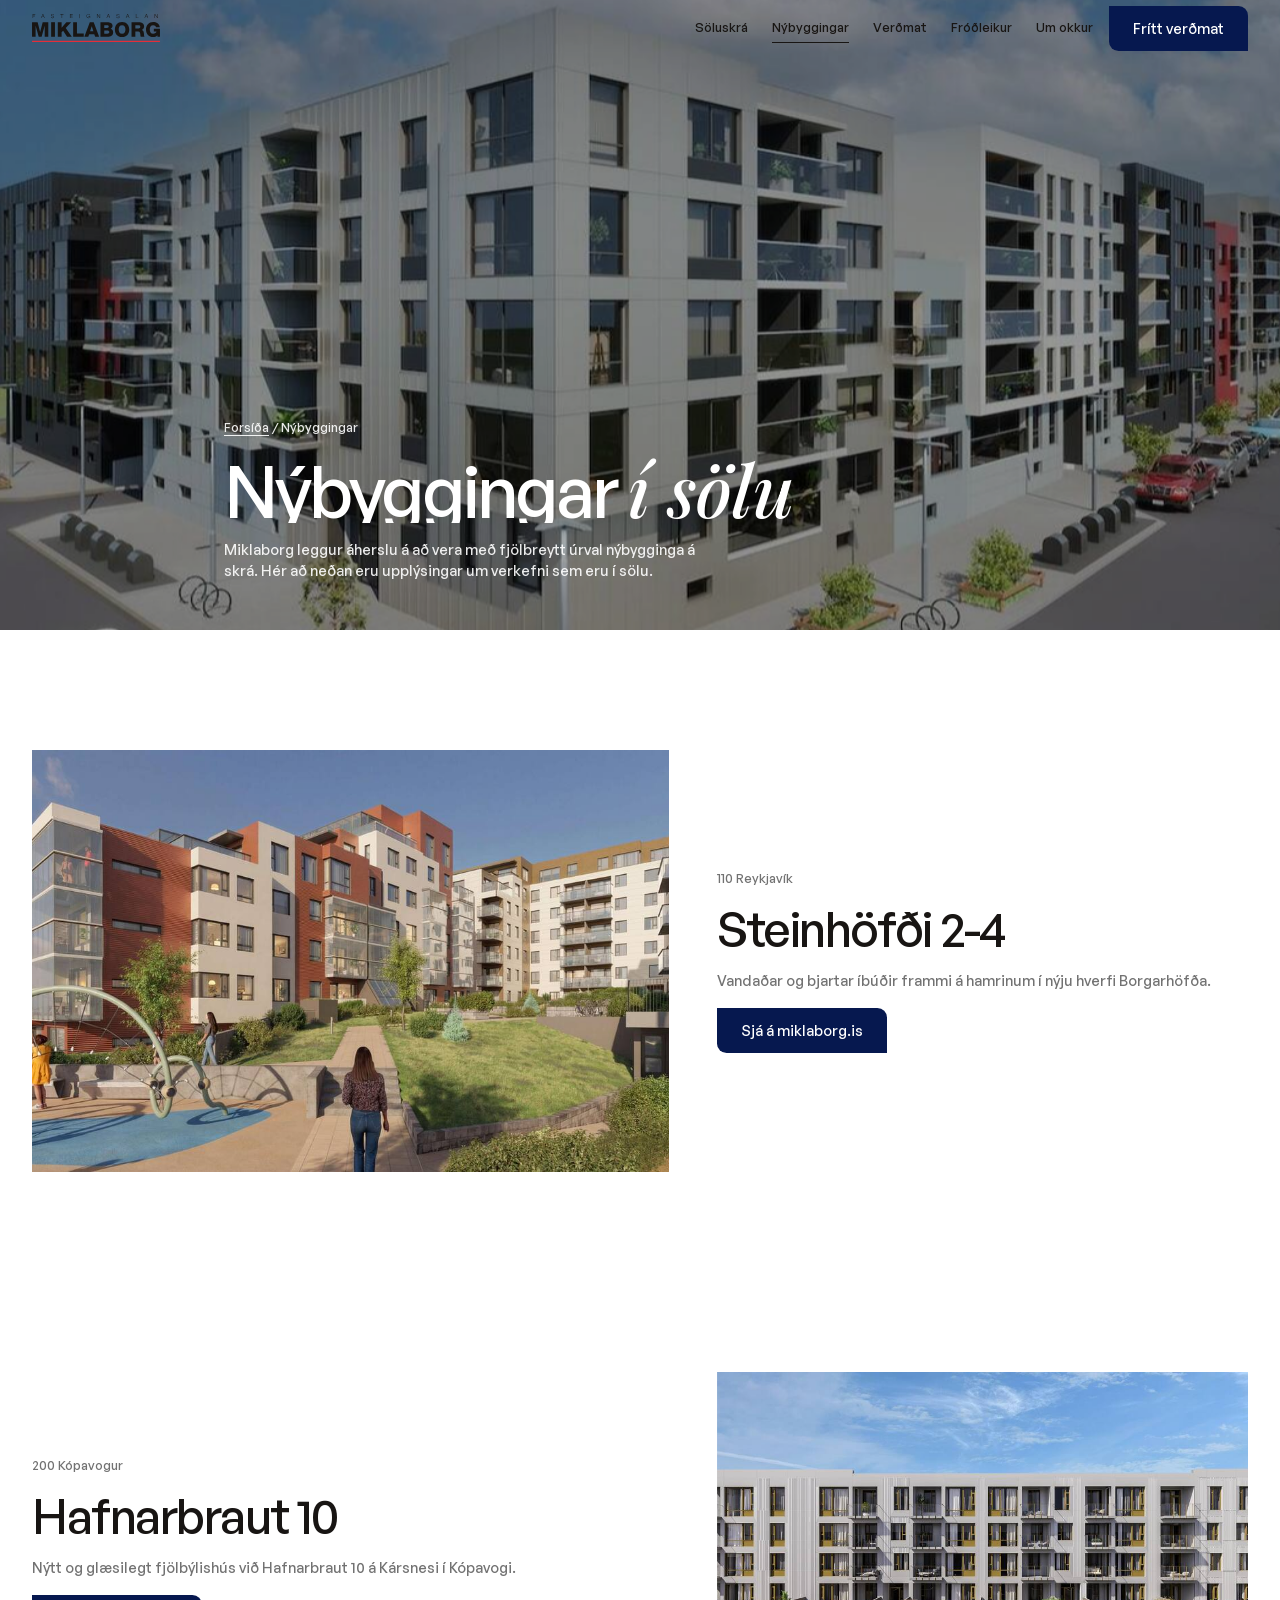
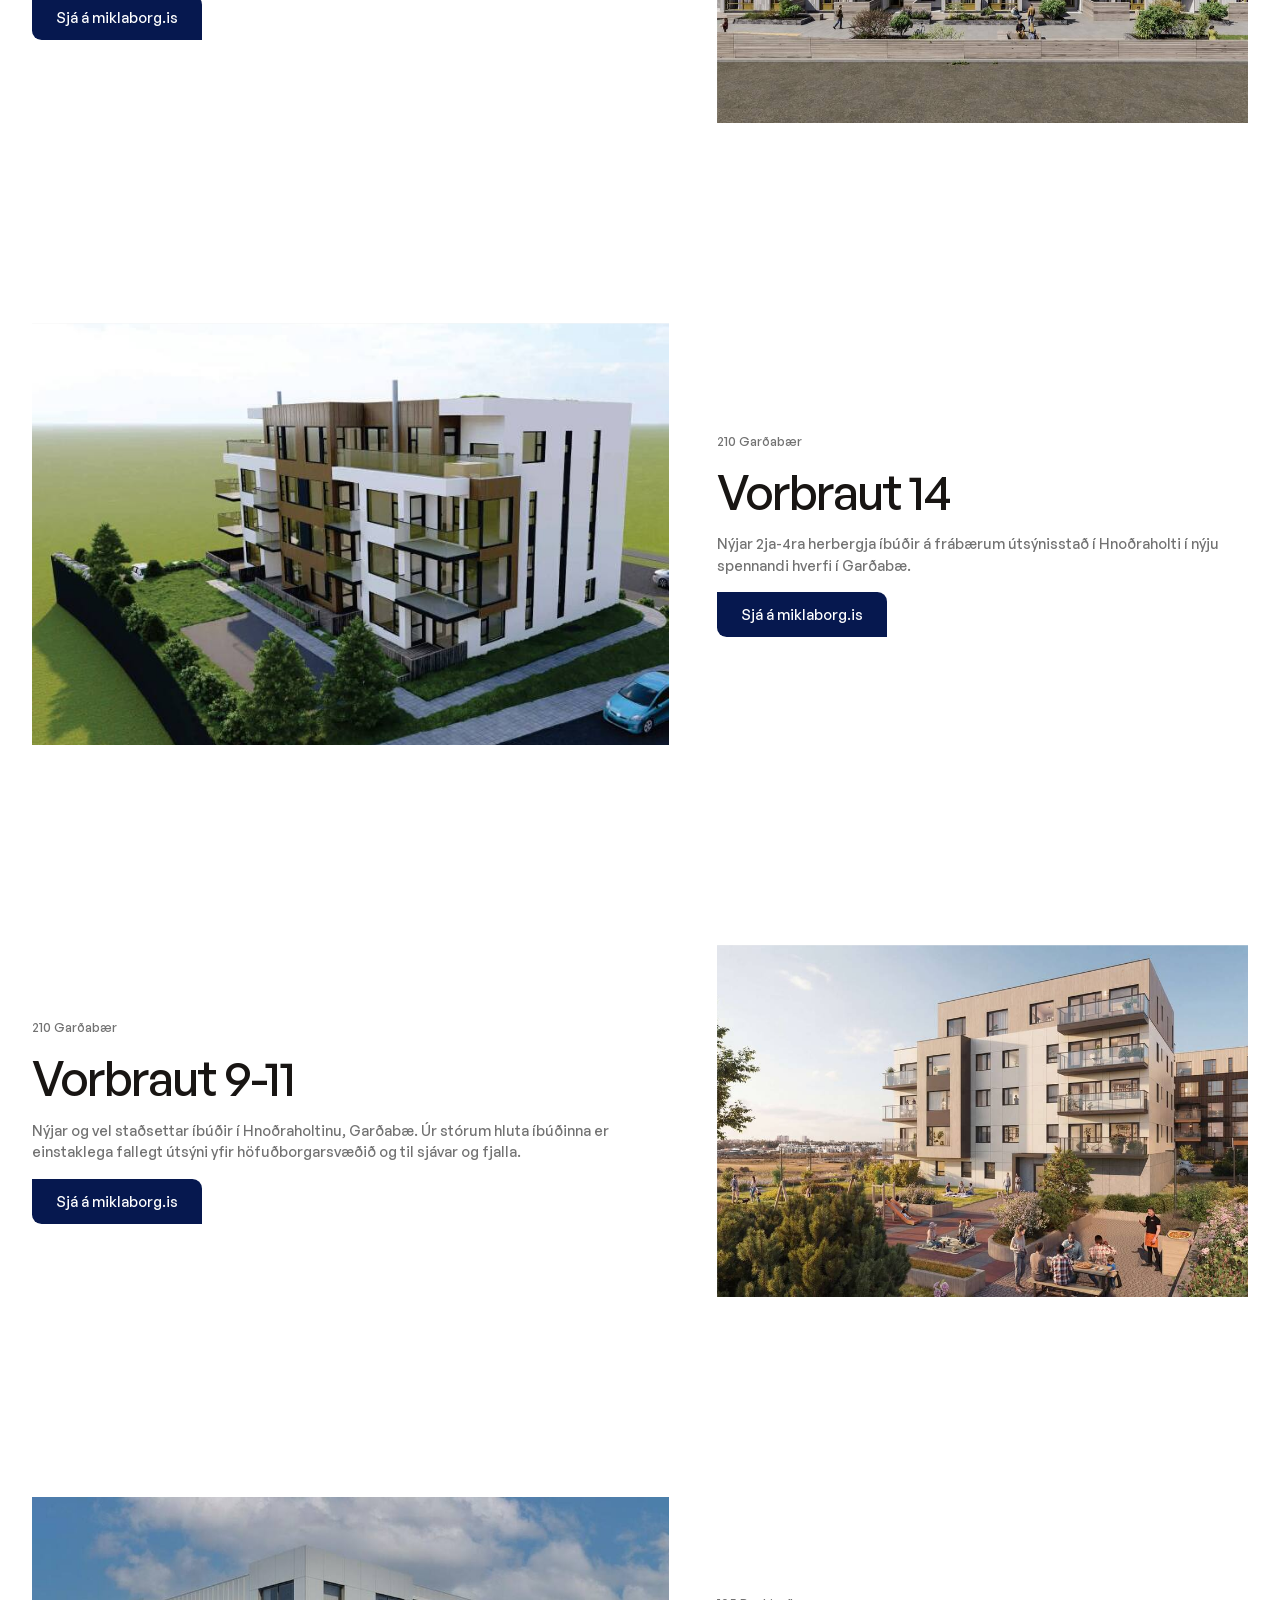
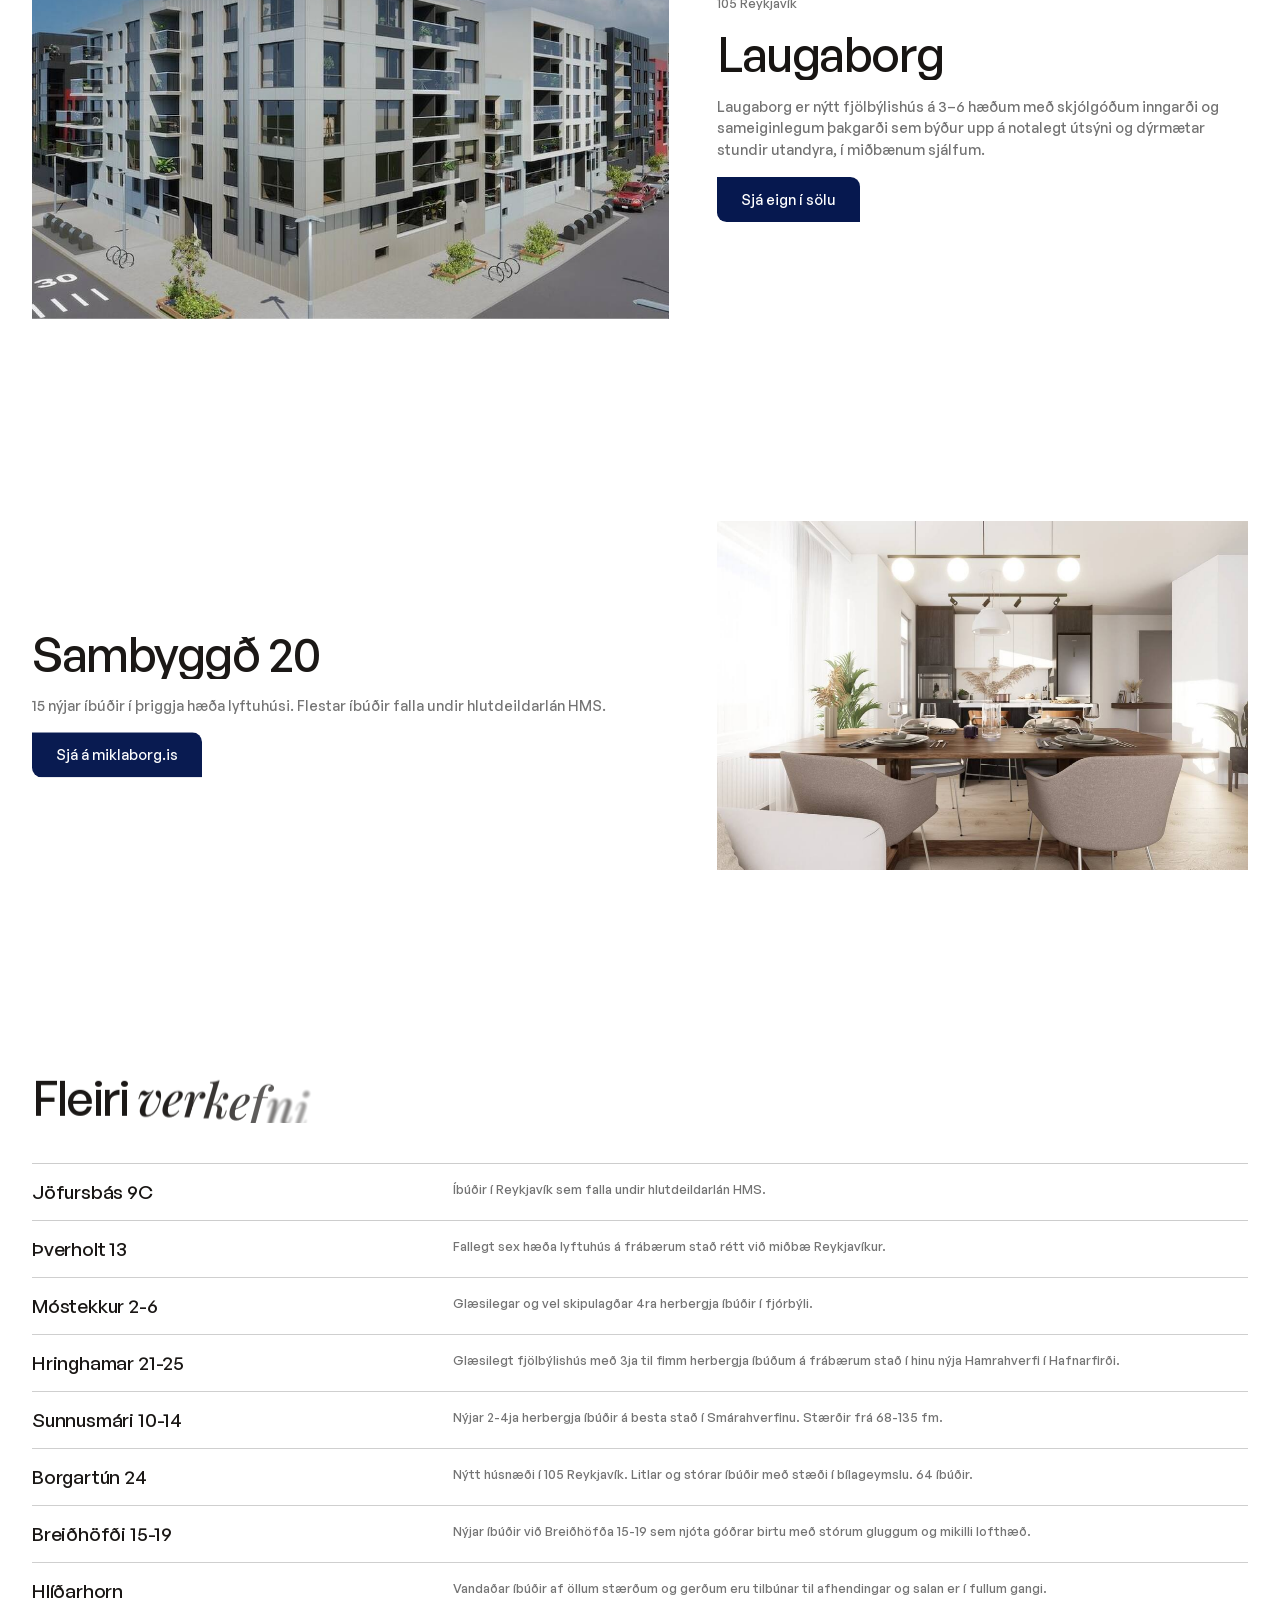
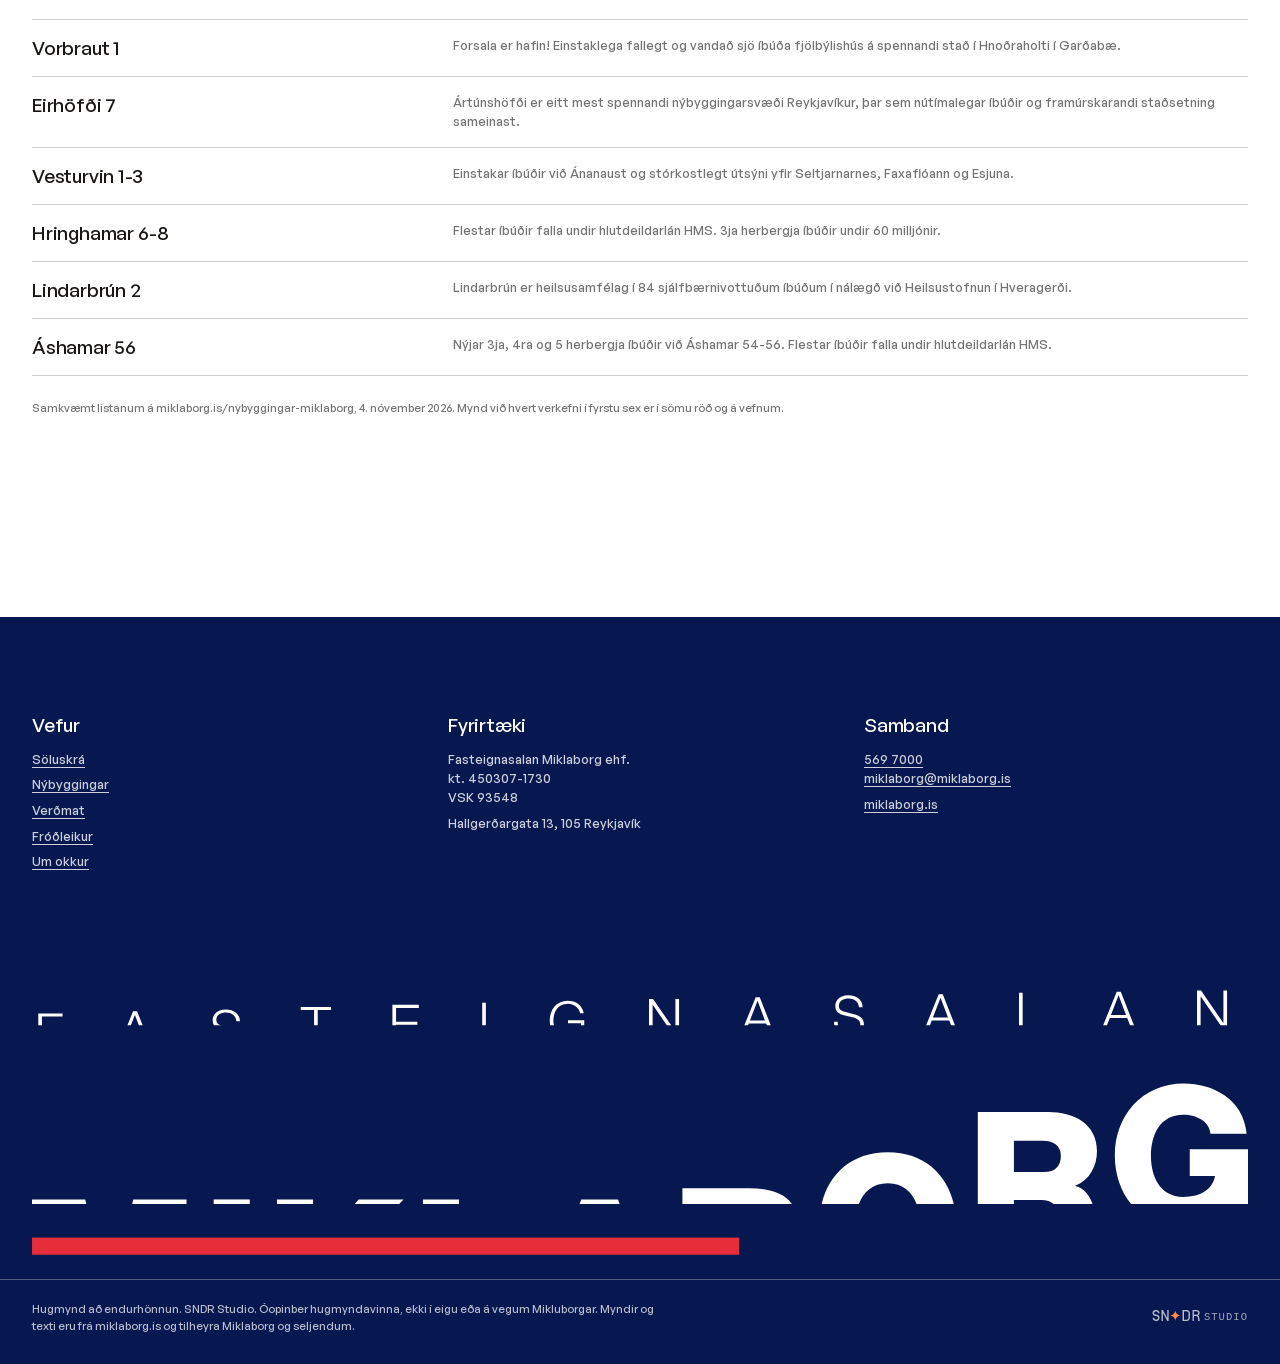
==== commit 8c7af210: "Deploy 62df7e3 (noindex preview)" ====
--- a/nybyggingar/index.html
+++ b/nybyggingar/index.html
@@ -37,13 +37,14 @@
 <script>(function(d){var r=d.documentElement;r.className=r.className.replace('no-js','js');
 function vw(){r.style.setProperty('--vw',innerWidth+'px')}vw();addEventListener('resize',vw);
 addEventListener('pagereveal',function(e){window.__mkVT=e.viewTransition?e.viewTransition.finished:null});
-try{var rm=matchMedia('(prefers-reduced-motion: reduce)').matches;if(r.dataset.page==='home'&&!rm&&!sessionStorage.getItem('mkPre')&&!/[?&]nointro/.test(location.search)){r.classList.add('preloader-active')}}catch(e){}})(document);</script>
+try{var rm=matchMedia('(prefers-reduced-motion: reduce)').matches;if(r.dataset.page==='home'&&!rm&&!sessionStorage.getItem('mkPre')&&!/[?&]nointro/.test(location.search)){r.classList.add('preloader-active');setTimeout(function(){r.classList.remove('preloader-active')},9000)}}catch(e){}})(document);</script>
+<style>html.preloader-active{background:#06184f}</style>
 <link rel="stylesheet" href="../assets/css/miklaborg.css">
 
 </head>
 <body data-theme="light">
 <a class="skip" href="#main">Fara beint í efni</a>
-<svg width="0" height="0" style="position:absolute" aria-hidden="true" focusable="false"><symbol id="mk-logo" viewBox="0 0 2188.87 489.18"><polygon points="0 140.16 95.73 140.16 138.69 306.46 139.4 306.46 182.37 140.16 278.11 140.16 278.11 389.62 216.96 389.62 216.96 200.26 216.27 200.26 163.87 389.62 114.25 389.62 61.84 200.26 61.13 200.26 61.13 389.62 0 389.62 0 140.16" fill="currentColor" class="lg lg-big"/><rect x="327.03" y="140.16" width="64.97" height="249.46" fill="currentColor" class="lg lg-big"/><polygon points="440.92 140.16 505.91 140.16 505.91 235.89 588.01 140.16 668.72 140.16 576.48 238.34 680.25 389.62 599.54 389.62 532.46 284.81 505.91 312.75 505.91 389.62 440.92 389.62 440.92 140.16" fill="currentColor" class="lg lg-big"/><polygon points="703.67 140.16 768.63 140.16 768.63 333.72 885 333.72 885 389.62 703.67 389.62 703.67 140.16" fill="currentColor" class="lg lg-big"/><path d="M988.76,140.16h66.02l93.28,249.46h-67.77l-15.38-44.72h-87l-15.71,44.72h-66.73l93.3-249.46Zm4.19,156.53h56.59l-27.6-87.35h-.71l-28.28,87.35Z" fill="currentColor" class="lg lg-big"/><path d="M1170.77,140.16h116.69c42.99-.69,90.15,10.49,90.15,62.53,0,22.38-13.27,40.55-32.85,50.32,26.56,7.68,42.99,30.75,42.99,59.05,0,59.39-43.67,77.56-97.13,77.56h-119.84V140.16Zm64.99,98.18h50.32c11.17,0,26.54-5.94,26.54-23.76s-12.92-24.09-26.54-24.09h-50.32v47.86Zm0,99.24h52.05c20.61,0,34.94-7.35,34.94-27.96,0-22.02-15.37-29.35-34.94-29.35h-52.05v57.31Z" fill="currentColor" class="lg lg-big"/><path d="M1540.42,134.92c78.61,0,122.99,57.65,122.99,129.96s-44.38,129.98-122.99,129.98-122.97-57.65-122.97-129.98,44.35-129.96,122.97-129.96m0,204.04c41.93,0,58-37.04,58-74.08s-16.07-74.06-58-74.06-58.01,37.04-58.01,74.06,16.07,74.08,58.01,74.08" fill="currentColor" class="lg lg-big"/><path d="M1702.54,140.16h127.16c44.02,0,87.34,19.92,87.34,70.23,0,26.89-12.92,52.4-39.13,62.54v.7c26.56,6.3,34.24,35.99,36.33,59.74,.71,10.48,1.77,47.17,10.5,56.25h-64.29c-5.59-8.38-6.63-32.85-7.33-39.84-1.74-25.16-5.93-51.01-36.33-51.01h-49.28v90.85h-64.97V140.16Zm64.97,108.31h54.5c19.57,0,30.04-10.48,30.04-29.35s-14.66-26.89-32.82-26.89h-51.72v56.25Z" fill="currentColor" class="lg lg-big"/><path d="M2188.87,389.62h-41.93l-3.84-27.25c-17.13,24.09-46.47,32.5-69.54,32.5-75.47,0-124.38-57.66-124.38-129.99s48.91-129.96,124.38-129.96c51.7,0,106.9,27.61,112.85,90.15h-64.98c-2.09-21.32-23.06-34.25-49.25-34.25-41.94,0-58,37.04-58,74.06s16.06,74.08,58,74.08c32.14,0,53.8-15.03,57.3-37.73h-45.44v-48.21h104.83v136.61Z" fill="currentColor" class="lg lg-big"/><polygon points="11.3 1.43 54.95 1.43 54.95 7.03 17.84 7.03 17.84 31.9 50.81 31.9 50.81 37.48 17.84 37.48 17.84 70.26 11.3 70.26 11.3 1.43" fill="currentColor" class="lg lg-small"/><path d="M181.88,1.43h7.33l26.98,68.84h-7.03l-8.39-21.4h-31.32l-8.28,21.4h-7.03L181.88,1.43Zm-10.41,41.84h27.08l-13.3-35.27-13.79,35.27Z" fill="currentColor" class="lg lg-small"/><path d="M329.54,47.6c-.29,14.17,9.92,18.51,22.46,18.51,7.23,0,18.21-3.95,18.21-13.97,0-7.82-7.81-10.9-14.16-12.45l-15.33-3.75c-8.09-2.02-15.52-5.86-15.52-16.57,0-6.76,4.34-19.37,23.71-19.37,13.58,0,25.53,7.32,25.44,21.39h-6.55c-.39-10.49-9.06-15.81-18.79-15.81-8.97,0-17.25,3.49-17.25,13.7,0,6.46,4.81,9.15,10.4,10.51l16.78,4.14c9.73,2.6,17.82,6.84,17.82,18.11,0,4.72-1.93,19.66-26.31,19.66-16.29,0-28.24-7.32-27.47-24.09h6.55Z" fill="currentColor" class="lg lg-small"/><polygon points="483.75 1.43 538.29 1.43 538.29 7.03 514.31 7.03 514.31 70.26 507.75 70.26 507.75 7.03 483.75 7.03 483.75 1.43" fill="currentColor" class="lg lg-small"/><polygon points="648.74 1.43 696.27 1.43 696.27 7.03 655.31 7.03 655.31 31.9 693.67 31.9 693.67 37.48 655.31 37.48 655.31 64.66 696.75 64.66 696.75 70.26 648.74 70.26 648.74 1.43" fill="currentColor" class="lg lg-small"/><rect x="810.38" y="1.43" width="6.57" height="68.83" fill="currentColor" class="lg lg-small"/><path d="M994.08,70.26h-4.73l-.87-12.54h-.19c-4.62,9.83-13.88,13.98-23.8,13.98-21.68,0-32.48-17.06-32.48-35.86S942.81,0,964.48,0c14.47,0,26.22,7.79,28.73,22.83h-6.56c-.86-7.9-9.05-17.26-22.17-17.26-18.22,0-25.91,15.23-25.91,30.27s7.69,30.27,25.91,30.27c15.24,0,24.1-10.7,23.8-25.25h-23.41v-5.59h29.2v34.99Z" fill="currentColor" class="lg lg-small"/><polygon points="1110.6 1.43 1117.92 1.43 1158.02 59.65 1158.2 59.65 1158.2 1.43 1164.77 1.43 1164.77 70.26 1157.44 70.26 1117.34 12.05 1117.15 12.05 1117.15 70.26 1110.6 70.26 1110.6 1.43" fill="currentColor" class="lg lg-small"/><path d="M1302.68,1.43h7.33l26.98,68.84h-7.03l-8.38-21.4h-31.31l-8.3,21.4h-7.03L1302.68,1.43Zm-10.4,41.84h27.08l-13.31-35.27-13.78,35.27Z" fill="currentColor" class="lg lg-small"/><path d="M1450.34,47.6c-.28,14.17,9.93,18.51,22.45,18.51,7.23,0,18.22-3.95,18.22-13.97,0-7.82-7.8-10.9-14.18-12.45l-15.32-3.75c-8.1-2.02-15.51-5.86-15.51-16.57,0-6.76,4.33-19.37,23.7-19.37,13.6,0,25.55,7.32,25.45,21.39h-6.56c-.37-10.49-9.05-15.81-18.8-15.81-8.95,0-17.25,3.49-17.25,13.7,0,6.46,4.83,9.15,10.42,10.51l16.76,4.14c9.74,2.6,17.84,6.84,17.84,18.11,0,4.72-1.93,19.66-26.3,19.66-16.3,0-28.24-7.32-27.48-24.09h6.55Z" fill="currentColor" class="lg lg-small"/><path d="M1632.11,1.43h7.33l26.99,68.84h-7.03l-8.37-21.4h-31.34l-8.3,21.4h-7.03L1632.11,1.43Zm-10.41,41.84h27.08l-13.31-35.27-13.78,35.27Z" fill="currentColor" class="lg lg-small"/><polygon points="1776.69 1.43 1783.24 1.43 1783.24 64.66 1821.79 64.66 1821.79 70.26 1776.69 70.26 1776.69 1.43" fill="currentColor" class="lg lg-small"/><path d="M1952.58,1.43h7.32l26.99,68.84h-7.04l-8.38-21.4h-31.32l-8.3,21.4h-7.03L1952.58,1.43Zm-10.42,41.84h27.08l-13.31-35.27-13.78,35.27Z" fill="currentColor" class="lg lg-small"/><polygon points="2097.05 1.43 2104.38 1.43 2144.47 59.65 2144.65 59.65 2144.65 1.43 2151.22 1.43 2151.22 70.26 2143.9 70.26 2103.8 12.05 2103.6 12.05 2103.6 70.26 2097.05 70.26 2097.05 1.43" fill="currentColor" class="lg lg-small"/><rect y="458.28" width="2188.87" height="30.9" fill="#e52e39" class="lg-red"/></symbol></svg>
+<svg width="0" height="0" style="position:absolute" aria-hidden="true" focusable="false"><defs><clipPath id="mk-clip-big"><rect x="-20" y="126" width="2230" height="272"/></clipPath><clipPath id="mk-clip-small"><rect x="-20" y="-6" width="2230" height="82"/></clipPath></defs><symbol id="mk-logo" viewBox="0 0 2188.87 489.18"><polygon points="0 140.16 95.73 140.16 138.69 306.46 139.4 306.46 182.37 140.16 278.11 140.16 278.11 389.62 216.96 389.62 216.96 200.26 216.27 200.26 163.87 389.62 114.25 389.62 61.84 200.26 61.13 200.26 61.13 389.62 0 389.62 0 140.16" fill="currentColor" class="lg lg-big"/><rect x="327.03" y="140.16" width="64.97" height="249.46" fill="currentColor" class="lg lg-big"/><polygon points="440.92 140.16 505.91 140.16 505.91 235.89 588.01 140.16 668.72 140.16 576.48 238.34 680.25 389.62 599.54 389.62 532.46 284.81 505.91 312.75 505.91 389.62 440.92 389.62 440.92 140.16" fill="currentColor" class="lg lg-big"/><polygon points="703.67 140.16 768.63 140.16 768.63 333.72 885 333.72 885 389.62 703.67 389.62 703.67 140.16" fill="currentColor" class="lg lg-big"/><path d="M988.76,140.16h66.02l93.28,249.46h-67.77l-15.38-44.72h-87l-15.71,44.72h-66.73l93.3-249.46Zm4.19,156.53h56.59l-27.6-87.35h-.71l-28.28,87.35Z" fill="currentColor" class="lg lg-big"/><path d="M1170.77,140.16h116.69c42.99-.69,90.15,10.49,90.15,62.53,0,22.38-13.27,40.55-32.85,50.32,26.56,7.68,42.99,30.75,42.99,59.05,0,59.39-43.67,77.56-97.13,77.56h-119.84V140.16Zm64.99,98.18h50.32c11.17,0,26.54-5.94,26.54-23.76s-12.92-24.09-26.54-24.09h-50.32v47.86Zm0,99.24h52.05c20.61,0,34.94-7.35,34.94-27.96,0-22.02-15.37-29.35-34.94-29.35h-52.05v57.31Z" fill="currentColor" class="lg lg-big"/><path d="M1540.42,134.92c78.61,0,122.99,57.65,122.99,129.96s-44.38,129.98-122.99,129.98-122.97-57.65-122.97-129.98,44.35-129.96,122.97-129.96m0,204.04c41.93,0,58-37.04,58-74.08s-16.07-74.06-58-74.06-58.01,37.04-58.01,74.06,16.07,74.08,58.01,74.08" fill="currentColor" class="lg lg-big"/><path d="M1702.54,140.16h127.16c44.02,0,87.34,19.92,87.34,70.23,0,26.89-12.92,52.4-39.13,62.54v.7c26.56,6.3,34.24,35.99,36.33,59.74,.71,10.48,1.77,47.17,10.5,56.25h-64.29c-5.59-8.38-6.63-32.85-7.33-39.84-1.74-25.16-5.93-51.01-36.33-51.01h-49.28v90.85h-64.97V140.16Zm64.97,108.31h54.5c19.57,0,30.04-10.48,30.04-29.35s-14.66-26.89-32.82-26.89h-51.72v56.25Z" fill="currentColor" class="lg lg-big"/><path d="M2188.87,389.62h-41.93l-3.84-27.25c-17.13,24.09-46.47,32.5-69.54,32.5-75.47,0-124.38-57.66-124.38-129.99s48.91-129.96,124.38-129.96c51.7,0,106.9,27.61,112.85,90.15h-64.98c-2.09-21.32-23.06-34.25-49.25-34.25-41.94,0-58,37.04-58,74.06s16.06,74.08,58,74.08c32.14,0,53.8-15.03,57.3-37.73h-45.44v-48.21h104.83v136.61Z" fill="currentColor" class="lg lg-big"/><polygon points="11.3 1.43 54.95 1.43 54.95 7.03 17.84 7.03 17.84 31.9 50.81 31.9 50.81 37.48 17.84 37.48 17.84 70.26 11.3 70.26 11.3 1.43" fill="currentColor" class="lg lg-small"/><path d="M181.88,1.43h7.33l26.98,68.84h-7.03l-8.39-21.4h-31.32l-8.28,21.4h-7.03L181.88,1.43Zm-10.41,41.84h27.08l-13.3-35.27-13.79,35.27Z" fill="currentColor" class="lg lg-small"/><path d="M329.54,47.6c-.29,14.17,9.92,18.51,22.46,18.51,7.23,0,18.21-3.95,18.21-13.97,0-7.82-7.81-10.9-14.16-12.45l-15.33-3.75c-8.09-2.02-15.52-5.86-15.52-16.57,0-6.76,4.34-19.37,23.71-19.37,13.58,0,25.53,7.32,25.44,21.39h-6.55c-.39-10.49-9.06-15.81-18.79-15.81-8.97,0-17.25,3.49-17.25,13.7,0,6.46,4.81,9.15,10.4,10.51l16.78,4.14c9.73,2.6,17.82,6.84,17.82,18.11,0,4.72-1.93,19.66-26.31,19.66-16.29,0-28.24-7.32-27.47-24.09h6.55Z" fill="currentColor" class="lg lg-small"/><polygon points="483.75 1.43 538.29 1.43 538.29 7.03 514.31 7.03 514.31 70.26 507.75 70.26 507.75 7.03 483.75 7.03 483.75 1.43" fill="currentColor" class="lg lg-small"/><polygon points="648.74 1.43 696.27 1.43 696.27 7.03 655.31 7.03 655.31 31.9 693.67 31.9 693.67 37.48 655.31 37.48 655.31 64.66 696.75 64.66 696.75 70.26 648.74 70.26 648.74 1.43" fill="currentColor" class="lg lg-small"/><rect x="810.38" y="1.43" width="6.57" height="68.83" fill="currentColor" class="lg lg-small"/><path d="M994.08,70.26h-4.73l-.87-12.54h-.19c-4.62,9.83-13.88,13.98-23.8,13.98-21.68,0-32.48-17.06-32.48-35.86S942.81,0,964.48,0c14.47,0,26.22,7.79,28.73,22.83h-6.56c-.86-7.9-9.05-17.26-22.17-17.26-18.22,0-25.91,15.23-25.91,30.27s7.69,30.27,25.91,30.27c15.24,0,24.1-10.7,23.8-25.25h-23.41v-5.59h29.2v34.99Z" fill="currentColor" class="lg lg-small"/><polygon points="1110.6 1.43 1117.92 1.43 1158.02 59.65 1158.2 59.65 1158.2 1.43 1164.77 1.43 1164.77 70.26 1157.44 70.26 1117.34 12.05 1117.15 12.05 1117.15 70.26 1110.6 70.26 1110.6 1.43" fill="currentColor" class="lg lg-small"/><path d="M1302.68,1.43h7.33l26.98,68.84h-7.03l-8.38-21.4h-31.31l-8.3,21.4h-7.03L1302.68,1.43Zm-10.4,41.84h27.08l-13.31-35.27-13.78,35.27Z" fill="currentColor" class="lg lg-small"/><path d="M1450.34,47.6c-.28,14.17,9.93,18.51,22.45,18.51,7.23,0,18.22-3.95,18.22-13.97,0-7.82-7.8-10.9-14.18-12.45l-15.32-3.75c-8.1-2.02-15.51-5.86-15.51-16.57,0-6.76,4.33-19.37,23.7-19.37,13.6,0,25.55,7.32,25.45,21.39h-6.56c-.37-10.49-9.05-15.81-18.8-15.81-8.95,0-17.25,3.49-17.25,13.7,0,6.46,4.83,9.15,10.42,10.51l16.76,4.14c9.74,2.6,17.84,6.84,17.84,18.11,0,4.72-1.93,19.66-26.3,19.66-16.3,0-28.24-7.32-27.48-24.09h6.55Z" fill="currentColor" class="lg lg-small"/><path d="M1632.11,1.43h7.33l26.99,68.84h-7.03l-8.37-21.4h-31.34l-8.3,21.4h-7.03L1632.11,1.43Zm-10.41,41.84h27.08l-13.31-35.27-13.78,35.27Z" fill="currentColor" class="lg lg-small"/><polygon points="1776.69 1.43 1783.24 1.43 1783.24 64.66 1821.79 64.66 1821.79 70.26 1776.69 70.26 1776.69 1.43" fill="currentColor" class="lg lg-small"/><path d="M1952.58,1.43h7.32l26.99,68.84h-7.04l-8.38-21.4h-31.32l-8.3,21.4h-7.03L1952.58,1.43Zm-10.42,41.84h27.08l-13.31-35.27-13.78,35.27Z" fill="currentColor" class="lg lg-small"/><polygon points="2097.05 1.43 2104.38 1.43 2144.47 59.65 2144.65 59.65 2144.65 1.43 2151.22 1.43 2151.22 70.26 2143.9 70.26 2103.8 12.05 2103.6 12.05 2103.6 70.26 2097.05 70.26 2097.05 1.43" fill="currentColor" class="lg lg-small"/><rect y="458.28" width="2188.87" height="30.9" fill="#e52e39" class="lg-red"/></symbol></svg>
 
 <header class="hd" data-header>
   <a class="hd-logo" href="../" aria-label="Miklaborg, forsíða" translate="no"><svg class="logo " viewBox="0 0 2188.87 489.18" role="img" aria-label="Miklaborg fasteignasala"><use href="#mk-logo"/></svg></a>
@@ -71,7 +72,7 @@
       <div class="ft-col" data-acc><button class="ft-head title-s" type="button" aria-expanded="false" aria-controls="ft-fyrirtaeki"><span>Fyrirtæki</span><svg class="ft-arr" viewBox="0 0 16 16" aria-hidden="true" focusable="false"><path d="M3 6l5 5 5-5" fill="none" stroke="currentColor" stroke-width="1.4"/></svg></button><div class="ft-body desc-m" id="ft-fyrirtaeki"><p><span translate="no">Fasteignasalan Miklaborg ehf.</span><br>kt. 450307-1730<br>VSK 93548</p><p>Hallgerðargata 13, 105 Reykjavík</p></div></div>
       <div class="ft-col" data-acc><button class="ft-head title-s" type="button" aria-expanded="false" aria-controls="ft-samband"><span>Samband</span><svg class="ft-arr" viewBox="0 0 16 16" aria-hidden="true" focusable="false"><path d="M3 6l5 5 5-5" fill="none" stroke="currentColor" stroke-width="1.4"/></svg></button><div class="ft-body desc-m" id="ft-samband"><p><a href="tel:+3545697000">569 7000</a><br><a href="mailto:miklaborg@miklaborg.is">miklaborg@miklaborg.is</a></p><p><a href="https://miklaborg.is" target="_blank" rel="noopener noreferrer">miklaborg.is</a></p></div></div>
     </div>
-    <div class="ft-mark" aria-hidden="true"><svg class="logo ft-logo" viewBox="0 0 2188.87 489.18" aria-hidden="true" focusable="false"><polygon points="0 140.16 95.73 140.16 138.69 306.46 139.4 306.46 182.37 140.16 278.11 140.16 278.11 389.62 216.96 389.62 216.96 200.26 216.27 200.26 163.87 389.62 114.25 389.62 61.84 200.26 61.13 200.26 61.13 389.62 0 389.62 0 140.16" fill="currentColor" class="lg lg-big"/><rect x="327.03" y="140.16" width="64.97" height="249.46" fill="currentColor" class="lg lg-big"/><polygon points="440.92 140.16 505.91 140.16 505.91 235.89 588.01 140.16 668.72 140.16 576.48 238.34 680.25 389.62 599.54 389.62 532.46 284.81 505.91 312.75 505.91 389.62 440.92 389.62 440.92 140.16" fill="currentColor" class="lg lg-big"/><polygon points="703.67 140.16 768.63 140.16 768.63 333.72 885 333.72 885 389.62 703.67 389.62 703.67 140.16" fill="currentColor" class="lg lg-big"/><path d="M988.76,140.16h66.02l93.28,249.46h-67.77l-15.38-44.72h-87l-15.71,44.72h-66.73l93.3-249.46Zm4.19,156.53h56.59l-27.6-87.35h-.71l-28.28,87.35Z" fill="currentColor" class="lg lg-big"/><path d="M1170.77,140.16h116.69c42.99-.69,90.15,10.49,90.15,62.53,0,22.38-13.27,40.55-32.85,50.32,26.56,7.68,42.99,30.75,42.99,59.05,0,59.39-43.67,77.56-97.13,77.56h-119.84V140.16Zm64.99,98.18h50.32c11.17,0,26.54-5.94,26.54-23.76s-12.92-24.09-26.54-24.09h-50.32v47.86Zm0,99.24h52.05c20.61,0,34.94-7.35,34.94-27.96,0-22.02-15.37-29.35-34.94-29.35h-52.05v57.31Z" fill="currentColor" class="lg lg-big"/><path d="M1540.42,134.92c78.61,0,122.99,57.65,122.99,129.96s-44.38,129.98-122.99,129.98-122.97-57.65-122.97-129.98,44.35-129.96,122.97-129.96m0,204.04c41.93,0,58-37.04,58-74.08s-16.07-74.06-58-74.06-58.01,37.04-58.01,74.06,16.07,74.08,58.01,74.08" fill="currentColor" class="lg lg-big"/><path d="M1702.54,140.16h127.16c44.02,0,87.34,19.92,87.34,70.23,0,26.89-12.92,52.4-39.13,62.54v.7c26.56,6.3,34.24,35.99,36.33,59.74,.71,10.48,1.77,47.17,10.5,56.25h-64.29c-5.59-8.38-6.63-32.85-7.33-39.84-1.74-25.16-5.93-51.01-36.33-51.01h-49.28v90.85h-64.97V140.16Zm64.97,108.31h54.5c19.57,0,30.04-10.48,30.04-29.35s-14.66-26.89-32.82-26.89h-51.72v56.25Z" fill="currentColor" class="lg lg-big"/><path d="M2188.87,389.62h-41.93l-3.84-27.25c-17.13,24.09-46.47,32.5-69.54,32.5-75.47,0-124.38-57.66-124.38-129.99s48.91-129.96,124.38-129.96c51.7,0,106.9,27.61,112.85,90.15h-64.98c-2.09-21.32-23.06-34.25-49.25-34.25-41.94,0-58,37.04-58,74.06s16.06,74.08,58,74.08c32.14,0,53.8-15.03,57.3-37.73h-45.44v-48.21h104.83v136.61Z" fill="currentColor" class="lg lg-big"/><polygon points="11.3 1.43 54.95 1.43 54.95 7.03 17.84 7.03 17.84 31.9 50.81 31.9 50.81 37.48 17.84 37.48 17.84 70.26 11.3 70.26 11.3 1.43" fill="currentColor" class="lg lg-small"/><path d="M181.88,1.43h7.33l26.98,68.84h-7.03l-8.39-21.4h-31.32l-8.28,21.4h-7.03L181.88,1.43Zm-10.41,41.84h27.08l-13.3-35.27-13.79,35.27Z" fill="currentColor" class="lg lg-small"/><path d="M329.54,47.6c-.29,14.17,9.92,18.51,22.46,18.51,7.23,0,18.21-3.95,18.21-13.97,0-7.82-7.81-10.9-14.16-12.45l-15.33-3.75c-8.09-2.02-15.52-5.86-15.52-16.57,0-6.76,4.34-19.37,23.71-19.37,13.58,0,25.53,7.32,25.44,21.39h-6.55c-.39-10.49-9.06-15.81-18.79-15.81-8.97,0-17.25,3.49-17.25,13.7,0,6.46,4.81,9.15,10.4,10.51l16.78,4.14c9.73,2.6,17.82,6.84,17.82,18.11,0,4.72-1.93,19.66-26.31,19.66-16.29,0-28.24-7.32-27.47-24.09h6.55Z" fill="currentColor" class="lg lg-small"/><polygon points="483.75 1.43 538.29 1.43 538.29 7.03 514.31 7.03 514.31 70.26 507.75 70.26 507.75 7.03 483.75 7.03 483.75 1.43" fill="currentColor" class="lg lg-small"/><polygon points="648.74 1.43 696.27 1.43 696.27 7.03 655.31 7.03 655.31 31.9 693.67 31.9 693.67 37.48 655.31 37.48 655.31 64.66 696.75 64.66 696.75 70.26 648.74 70.26 648.74 1.43" fill="currentColor" class="lg lg-small"/><rect x="810.38" y="1.43" width="6.57" height="68.83" fill="currentColor" class="lg lg-small"/><path d="M994.08,70.26h-4.73l-.87-12.54h-.19c-4.62,9.83-13.88,13.98-23.8,13.98-21.68,0-32.48-17.06-32.48-35.86S942.81,0,964.48,0c14.47,0,26.22,7.79,28.73,22.83h-6.56c-.86-7.9-9.05-17.26-22.17-17.26-18.22,0-25.91,15.23-25.91,30.27s7.69,30.27,25.91,30.27c15.24,0,24.1-10.7,23.8-25.25h-23.41v-5.59h29.2v34.99Z" fill="currentColor" class="lg lg-small"/><polygon points="1110.6 1.43 1117.92 1.43 1158.02 59.65 1158.2 59.65 1158.2 1.43 1164.77 1.43 1164.77 70.26 1157.44 70.26 1117.34 12.05 1117.15 12.05 1117.15 70.26 1110.6 70.26 1110.6 1.43" fill="currentColor" class="lg lg-small"/><path d="M1302.68,1.43h7.33l26.98,68.84h-7.03l-8.38-21.4h-31.31l-8.3,21.4h-7.03L1302.68,1.43Zm-10.4,41.84h27.08l-13.31-35.27-13.78,35.27Z" fill="currentColor" class="lg lg-small"/><path d="M1450.34,47.6c-.28,14.17,9.93,18.51,22.45,18.51,7.23,0,18.22-3.95,18.22-13.97,0-7.82-7.8-10.9-14.18-12.45l-15.32-3.75c-8.1-2.02-15.51-5.86-15.51-16.57,0-6.76,4.33-19.37,23.7-19.37,13.6,0,25.55,7.32,25.45,21.39h-6.56c-.37-10.49-9.05-15.81-18.8-15.81-8.95,0-17.25,3.49-17.25,13.7,0,6.46,4.83,9.15,10.42,10.51l16.76,4.14c9.74,2.6,17.84,6.84,17.84,18.11,0,4.72-1.93,19.66-26.3,19.66-16.3,0-28.24-7.32-27.48-24.09h6.55Z" fill="currentColor" class="lg lg-small"/><path d="M1632.11,1.43h7.33l26.99,68.84h-7.03l-8.37-21.4h-31.34l-8.3,21.4h-7.03L1632.11,1.43Zm-10.41,41.84h27.08l-13.31-35.27-13.78,35.27Z" fill="currentColor" class="lg lg-small"/><polygon points="1776.69 1.43 1783.24 1.43 1783.24 64.66 1821.79 64.66 1821.79 70.26 1776.69 70.26 1776.69 1.43" fill="currentColor" class="lg lg-small"/><path d="M1952.58,1.43h7.32l26.99,68.84h-7.04l-8.38-21.4h-31.32l-8.3,21.4h-7.03L1952.58,1.43Zm-10.42,41.84h27.08l-13.31-35.27-13.78,35.27Z" fill="currentColor" class="lg lg-small"/><polygon points="2097.05 1.43 2104.38 1.43 2144.47 59.65 2144.65 59.65 2144.65 1.43 2151.22 1.43 2151.22 70.26 2143.9 70.26 2103.8 12.05 2103.6 12.05 2103.6 70.26 2097.05 70.26 2097.05 1.43" fill="currentColor" class="lg lg-small"/><rect y="458.28" width="2188.87" height="30.9" fill="#e52e39" class="lg-red"/></svg></div>
+    <div class="ft-mark" aria-hidden="true"><svg class="logo ft-logo" viewBox="0 0 2188.87 489.18" aria-hidden="true" focusable="false"><g clip-path="url(#mk-clip-big)"><polygon points="0 140.16 95.73 140.16 138.69 306.46 139.4 306.46 182.37 140.16 278.11 140.16 278.11 389.62 216.96 389.62 216.96 200.26 216.27 200.26 163.87 389.62 114.25 389.62 61.84 200.26 61.13 200.26 61.13 389.62 0 389.62 0 140.16" fill="currentColor" class="lg lg-big"/><rect x="327.03" y="140.16" width="64.97" height="249.46" fill="currentColor" class="lg lg-big"/><polygon points="440.92 140.16 505.91 140.16 505.91 235.89 588.01 140.16 668.72 140.16 576.48 238.34 680.25 389.62 599.54 389.62 532.46 284.81 505.91 312.75 505.91 389.62 440.92 389.62 440.92 140.16" fill="currentColor" class="lg lg-big"/><polygon points="703.67 140.16 768.63 140.16 768.63 333.72 885 333.72 885 389.62 703.67 389.62 703.67 140.16" fill="currentColor" class="lg lg-big"/><path d="M988.76,140.16h66.02l93.28,249.46h-67.77l-15.38-44.72h-87l-15.71,44.72h-66.73l93.3-249.46Zm4.19,156.53h56.59l-27.6-87.35h-.71l-28.28,87.35Z" fill="currentColor" class="lg lg-big"/><path d="M1170.77,140.16h116.69c42.99-.69,90.15,10.49,90.15,62.53,0,22.38-13.27,40.55-32.85,50.32,26.56,7.68,42.99,30.75,42.99,59.05,0,59.39-43.67,77.56-97.13,77.56h-119.84V140.16Zm64.99,98.18h50.32c11.17,0,26.54-5.94,26.54-23.76s-12.92-24.09-26.54-24.09h-50.32v47.86Zm0,99.24h52.05c20.61,0,34.94-7.35,34.94-27.96,0-22.02-15.37-29.35-34.94-29.35h-52.05v57.31Z" fill="currentColor" class="lg lg-big"/><path d="M1540.42,134.92c78.61,0,122.99,57.65,122.99,129.96s-44.38,129.98-122.99,129.98-122.97-57.65-122.97-129.98,44.35-129.96,122.97-129.96m0,204.04c41.93,0,58-37.04,58-74.08s-16.07-74.06-58-74.06-58.01,37.04-58.01,74.06,16.07,74.08,58.01,74.08" fill="currentColor" class="lg lg-big"/><path d="M1702.54,140.16h127.16c44.02,0,87.34,19.92,87.34,70.23,0,26.89-12.92,52.4-39.13,62.54v.7c26.56,6.3,34.24,35.99,36.33,59.74,.71,10.48,1.77,47.17,10.5,56.25h-64.29c-5.59-8.38-6.63-32.85-7.33-39.84-1.74-25.16-5.93-51.01-36.33-51.01h-49.28v90.85h-64.97V140.16Zm64.97,108.31h54.5c19.57,0,30.04-10.48,30.04-29.35s-14.66-26.89-32.82-26.89h-51.72v56.25Z" fill="currentColor" class="lg lg-big"/><path d="M2188.87,389.62h-41.93l-3.84-27.25c-17.13,24.09-46.47,32.5-69.54,32.5-75.47,0-124.38-57.66-124.38-129.99s48.91-129.96,124.38-129.96c51.7,0,106.9,27.61,112.85,90.15h-64.98c-2.09-21.32-23.06-34.25-49.25-34.25-41.94,0-58,37.04-58,74.06s16.06,74.08,58,74.08c32.14,0,53.8-15.03,57.3-37.73h-45.44v-48.21h104.83v136.61Z" fill="currentColor" class="lg lg-big"/></g><g clip-path="url(#mk-clip-small)"><polygon points="11.3 1.43 54.95 1.43 54.95 7.03 17.84 7.03 17.84 31.9 50.81 31.9 50.81 37.48 17.84 37.48 17.84 70.26 11.3 70.26 11.3 1.43" fill="currentColor" class="lg lg-small"/><path d="M181.88,1.43h7.33l26.98,68.84h-7.03l-8.39-21.4h-31.32l-8.28,21.4h-7.03L181.88,1.43Zm-10.41,41.84h27.08l-13.3-35.27-13.79,35.27Z" fill="currentColor" class="lg lg-small"/><path d="M329.54,47.6c-.29,14.17,9.92,18.51,22.46,18.51,7.23,0,18.21-3.95,18.21-13.97,0-7.82-7.81-10.9-14.16-12.45l-15.33-3.75c-8.09-2.02-15.52-5.86-15.52-16.57,0-6.76,4.34-19.37,23.71-19.37,13.58,0,25.53,7.32,25.44,21.39h-6.55c-.39-10.49-9.06-15.81-18.79-15.81-8.97,0-17.25,3.49-17.25,13.7,0,6.46,4.81,9.15,10.4,10.51l16.78,4.14c9.73,2.6,17.82,6.84,17.82,18.11,0,4.72-1.93,19.66-26.31,19.66-16.29,0-28.24-7.32-27.47-24.09h6.55Z" fill="currentColor" class="lg lg-small"/><polygon points="483.75 1.43 538.29 1.43 538.29 7.03 514.31 7.03 514.31 70.26 507.75 70.26 507.75 7.03 483.75 7.03 483.75 1.43" fill="currentColor" class="lg lg-small"/><polygon points="648.74 1.43 696.27 1.43 696.27 7.03 655.31 7.03 655.31 31.9 693.67 31.9 693.67 37.48 655.31 37.48 655.31 64.66 696.75 64.66 696.75 70.26 648.74 70.26 648.74 1.43" fill="currentColor" class="lg lg-small"/><rect x="810.38" y="1.43" width="6.57" height="68.83" fill="currentColor" class="lg lg-small"/><path d="M994.08,70.26h-4.73l-.87-12.54h-.19c-4.62,9.83-13.88,13.98-23.8,13.98-21.68,0-32.48-17.06-32.48-35.86S942.81,0,964.48,0c14.47,0,26.22,7.79,28.73,22.83h-6.56c-.86-7.9-9.05-17.26-22.17-17.26-18.22,0-25.91,15.23-25.91,30.27s7.69,30.27,25.91,30.27c15.24,0,24.1-10.7,23.8-25.25h-23.41v-5.59h29.2v34.99Z" fill="currentColor" class="lg lg-small"/><polygon points="1110.6 1.43 1117.92 1.43 1158.02 59.65 1158.2 59.65 1158.2 1.43 1164.77 1.43 1164.77 70.26 1157.44 70.26 1117.34 12.05 1117.15 12.05 1117.15 70.26 1110.6 70.26 1110.6 1.43" fill="currentColor" class="lg lg-small"/><path d="M1302.68,1.43h7.33l26.98,68.84h-7.03l-8.38-21.4h-31.31l-8.3,21.4h-7.03L1302.68,1.43Zm-10.4,41.84h27.08l-13.31-35.27-13.78,35.27Z" fill="currentColor" class="lg lg-small"/><path d="M1450.34,47.6c-.28,14.17,9.93,18.51,22.45,18.51,7.23,0,18.22-3.95,18.22-13.97,0-7.82-7.8-10.9-14.18-12.45l-15.32-3.75c-8.1-2.02-15.51-5.86-15.51-16.57,0-6.76,4.33-19.37,23.7-19.37,13.6,0,25.55,7.32,25.45,21.39h-6.56c-.37-10.49-9.05-15.81-18.8-15.81-8.95,0-17.25,3.49-17.25,13.7,0,6.46,4.83,9.15,10.42,10.51l16.76,4.14c9.74,2.6,17.84,6.84,17.84,18.11,0,4.72-1.93,19.66-26.3,19.66-16.3,0-28.24-7.32-27.48-24.09h6.55Z" fill="currentColor" class="lg lg-small"/><path d="M1632.11,1.43h7.33l26.99,68.84h-7.03l-8.37-21.4h-31.34l-8.3,21.4h-7.03L1632.11,1.43Zm-10.41,41.84h27.08l-13.31-35.27-13.78,35.27Z" fill="currentColor" class="lg lg-small"/><polygon points="1776.69 1.43 1783.24 1.43 1783.24 64.66 1821.79 64.66 1821.79 70.26 1776.69 70.26 1776.69 1.43" fill="currentColor" class="lg lg-small"/><path d="M1952.58,1.43h7.32l26.99,68.84h-7.04l-8.38-21.4h-31.32l-8.3,21.4h-7.03L1952.58,1.43Zm-10.42,41.84h27.08l-13.31-35.27-13.78,35.27Z" fill="currentColor" class="lg lg-small"/><polygon points="2097.05 1.43 2104.38 1.43 2144.47 59.65 2144.65 59.65 2144.65 1.43 2151.22 1.43 2151.22 70.26 2143.9 70.26 2103.8 12.05 2103.6 12.05 2103.6 70.26 2097.05 70.26 2097.05 1.43" fill="currentColor" class="lg lg-small"/></g><rect y="458.28" width="2188.87" height="30.9" fill="#e52e39" class="lg-red"/></svg></div>
     <div class="ft-bottom desc-s">
       <p class="ft-note">Hugmynd að endurhönnun. SNDR Studio. Óopinber hugmyndavinna, ekki í eigu eða á vegum Mikluborgar. Myndir og texti eru frá miklaborg.is og tilheyra Miklaborg og seljendum.</p>
       <a class="sndr-badge" href="https://sndrstudio.is" target="_blank" rel="noreferrer"
--- a/assets/css/miklaborg.css
+++ b/assets/css/miklaborg.css
@@ -277,7 +277,10 @@
 .oh-arrow{margin-top:auto;align-self:flex-end;flex:none;width:3.2rem;min-width:28px;height:3.2rem;min-height:28px;display:grid;place-items:center;border:var(--border-line-transparent)}
 .oh-ctrl{display:flex;gap:.8rem;margin-top:1rem}
 .oh-btn{width:max(36px,4rem);height:max(36px,4rem);display:grid;place-items:center;border:var(--border-line-transparent);color:#fff;border-radius:0 var(--border-radius-s)}
-.oh-btn:first-child .arr{transform:rotate(-90deg)}.oh-btn:last-child .arr{transform:rotate(90deg)}
+/* previous points LEFT (a step back), next points RIGHT; explicit rotation, not mirrored by direction */
+.oh-btn[data-oh-prev] .arr{transform:rotate(180deg)}
+.oh-btn{transition:background-color var(--transition-default) var(--transition-speed),color var(--transition-default) var(--transition-speed)}
+@media (hover:hover) and (pointer:fine){.oh-btn:hover{background:#fff;color:var(--dark-blue)}}
 @media (max-width:650px){
   .hero-inner{grid-template-columns:1fr;grid-template-areas:"left" "right" "cta";gap:3rem}
   .hero-p{display:none}.hero-left{max-width:24.5rem;min-width:min(100%,24.5rem)}.hero-title{max-width:100%}
